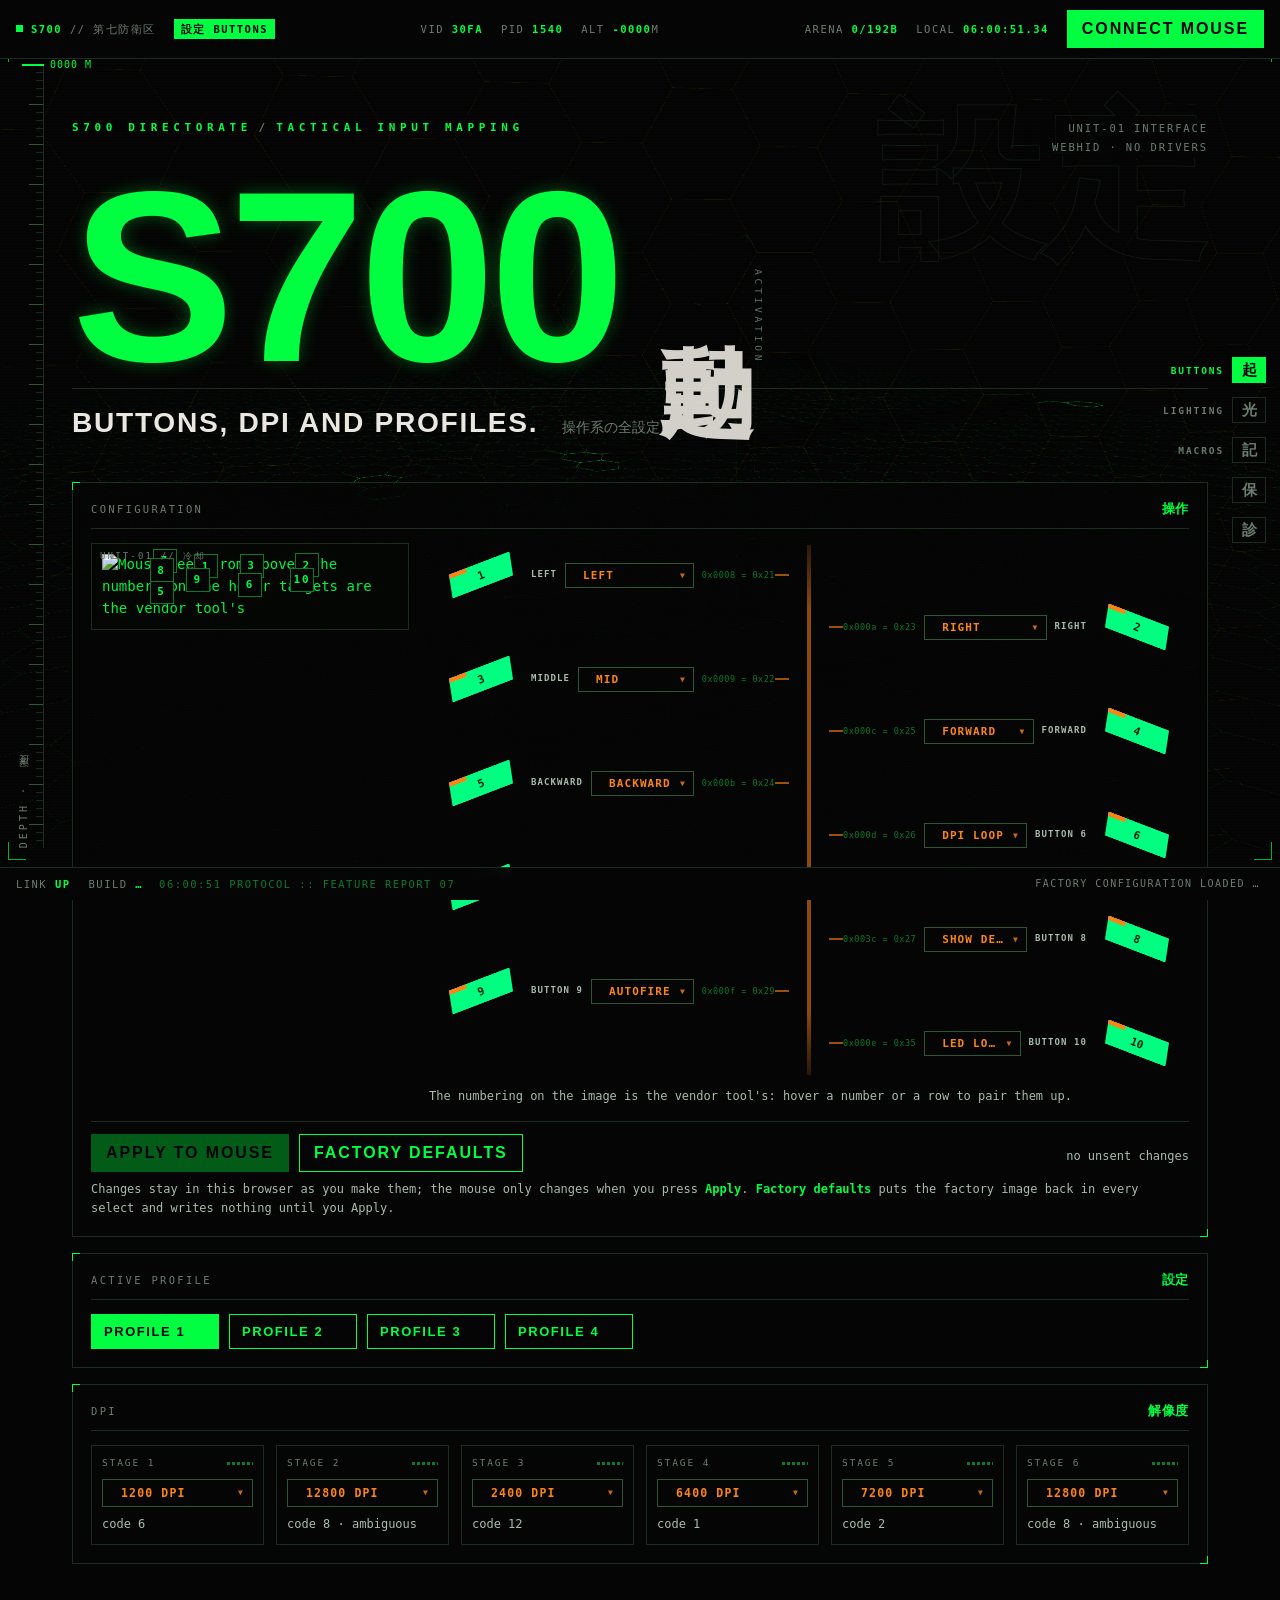
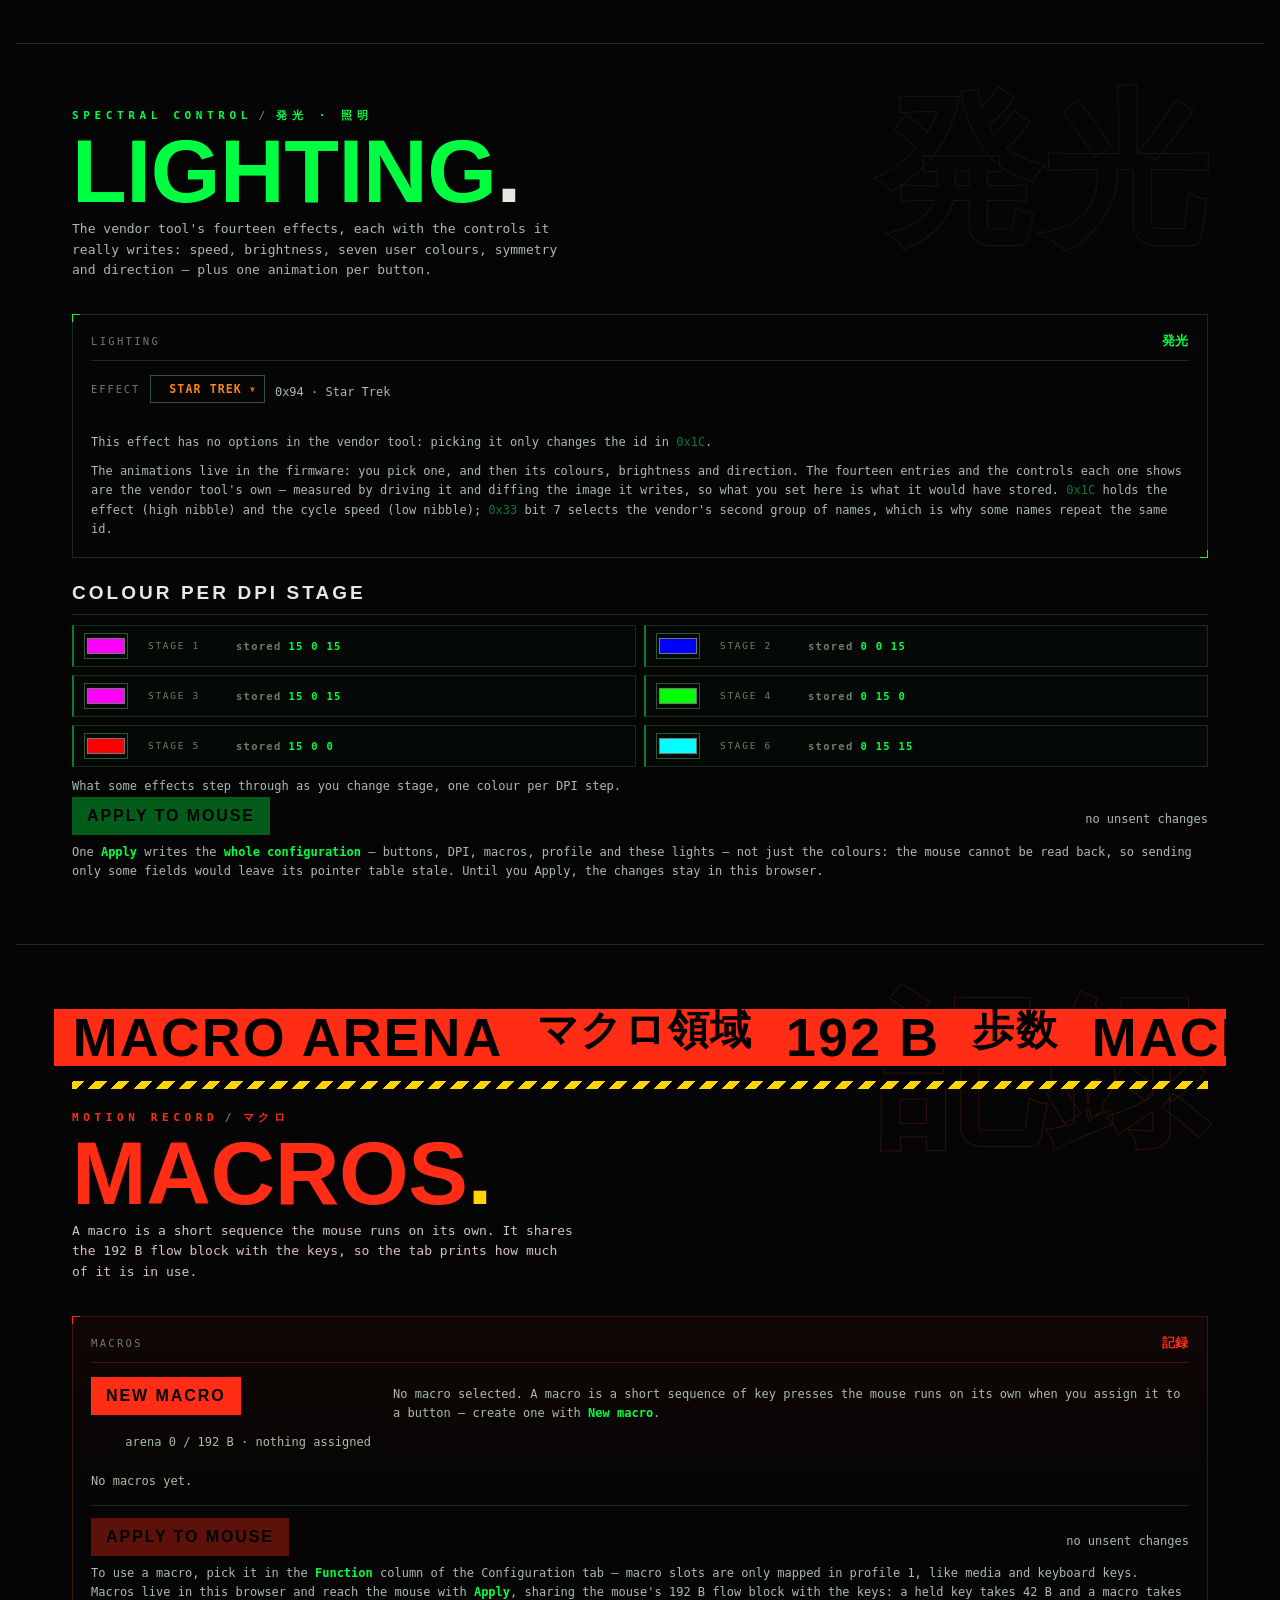
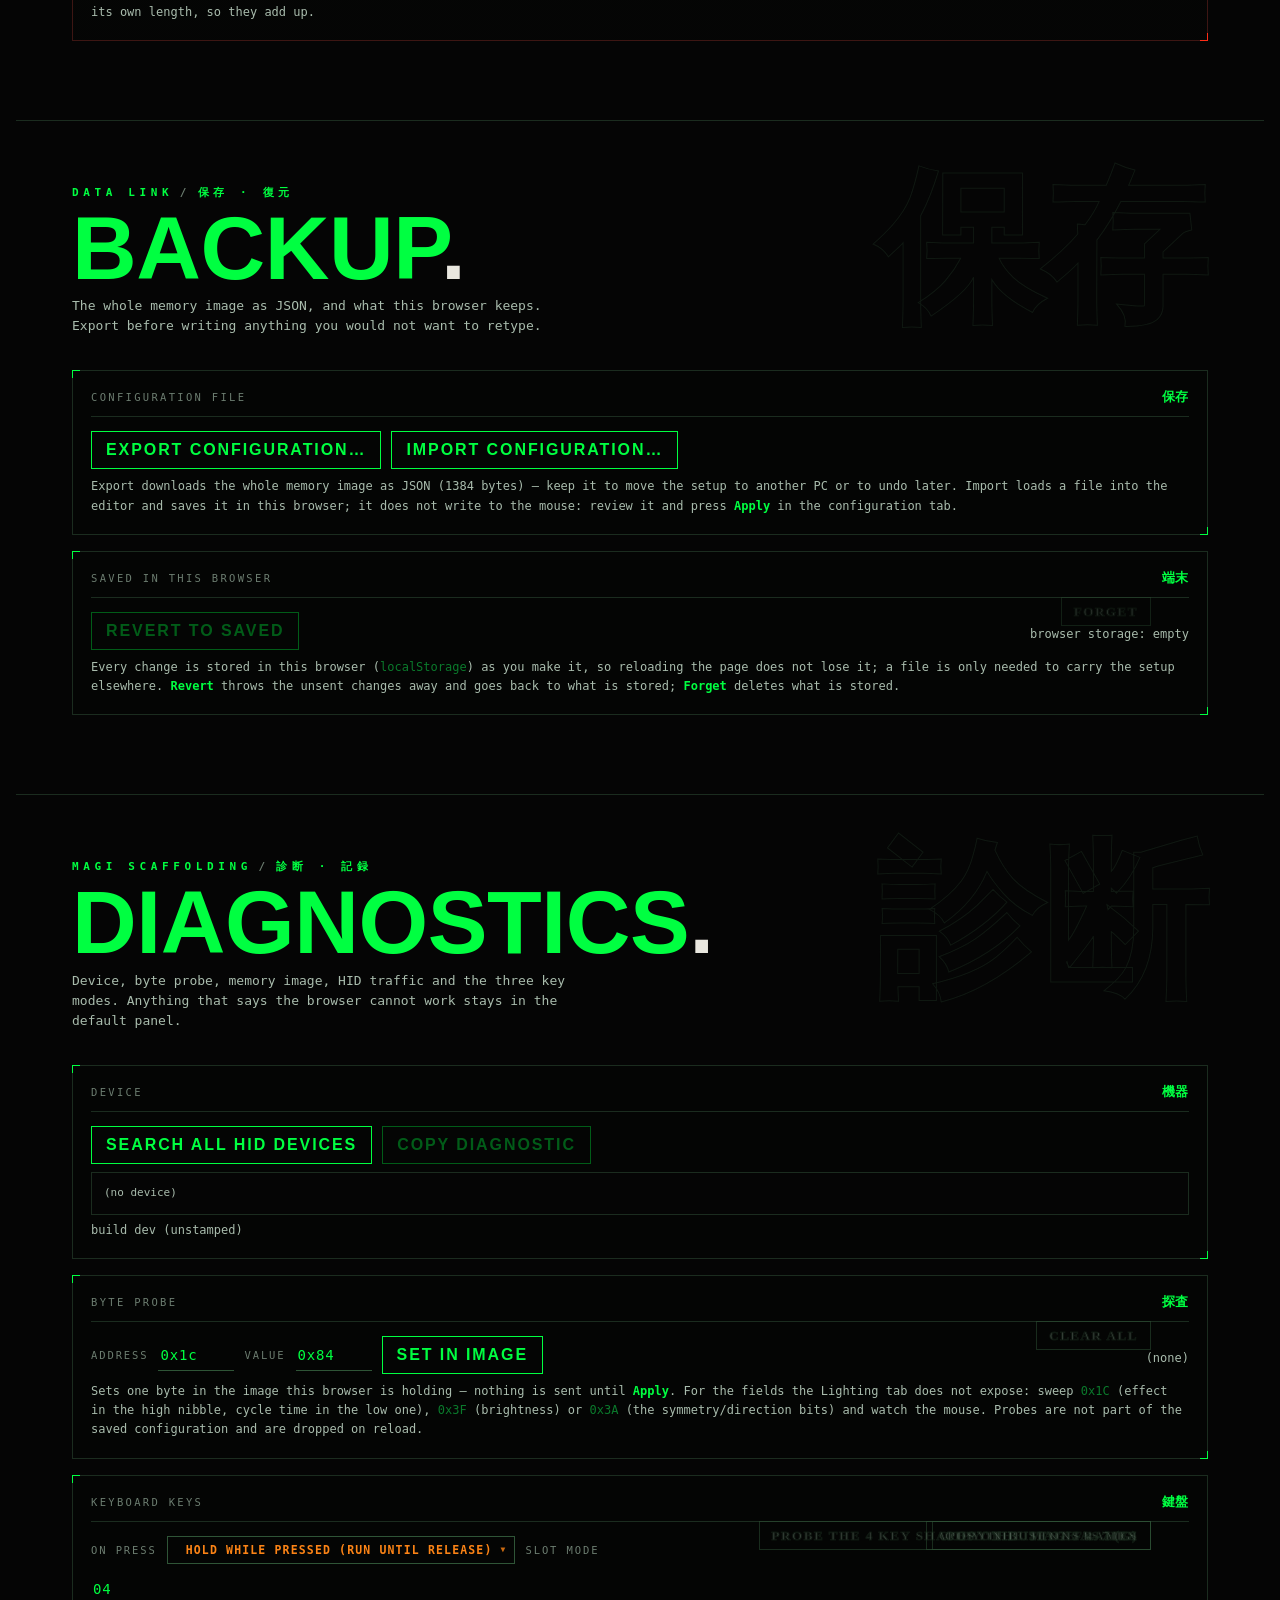
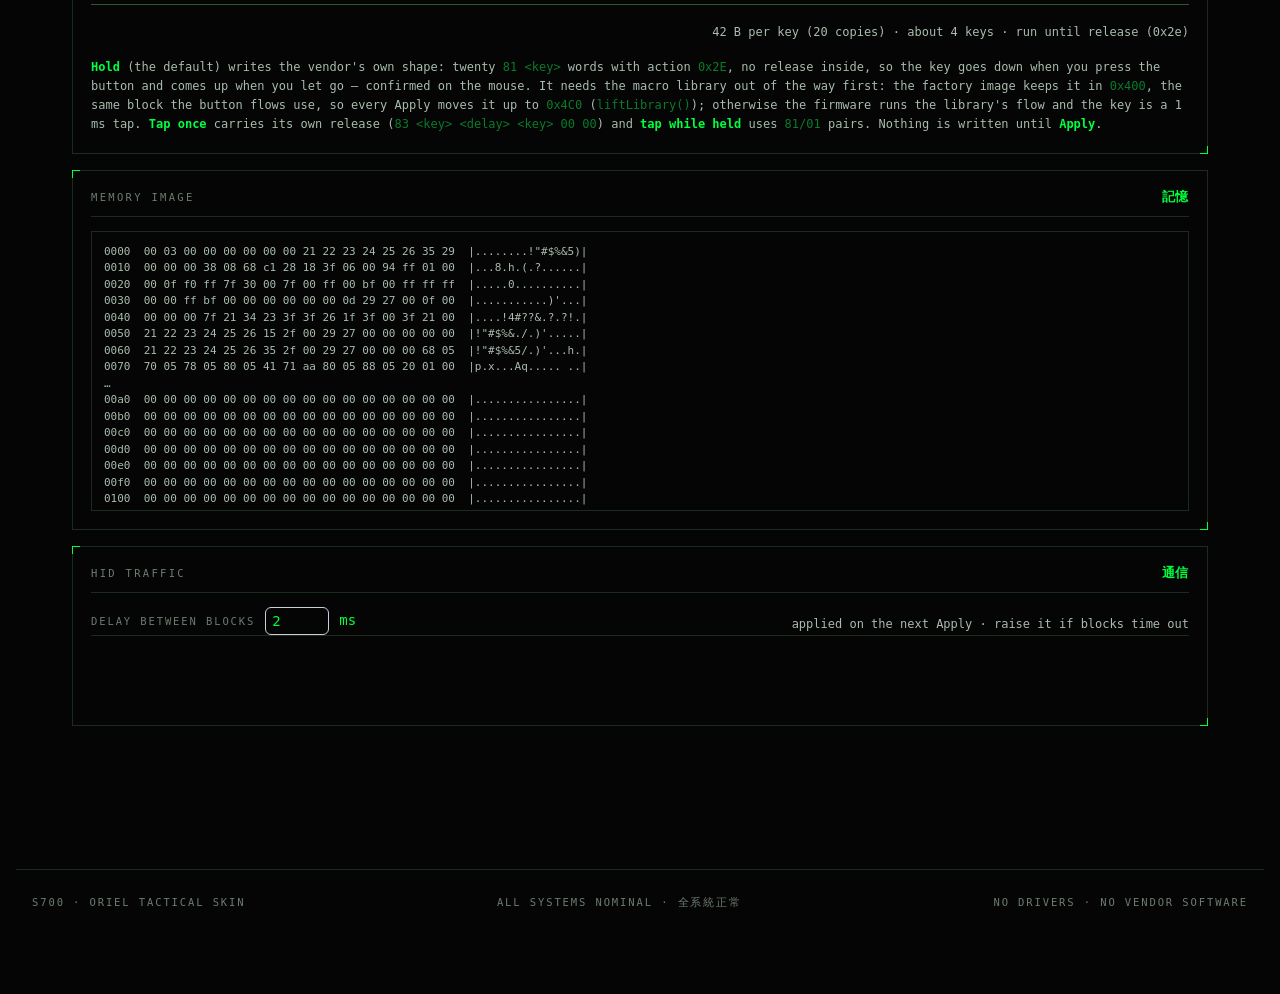
==== web/eva/index.html @ 39f72171 "Piel ORIEL, imagen de 0x568 y nombres en ingles - Piel alternativa ORIEL (`web/eva/`): una sola pagi" ====
<!doctype html>
<html lang="en">
<head>
<meta charset="utf-8">
<meta http-equiv="Cache-Control" content="no-store, must-revalidate">
<meta name="viewport" content="width=device-width, initial-scale=1, viewport-fit=cover">
<title>S700 configurator · ORIEL tactical skin — HXSJ S700 «G6»</title>
<meta name="description" content="Alternate single-page skin for the HXSJ S700 (&quot;G6&quot;) mouse configurator: buttons, DPI, macros and RGB lighting under an Evangelion-inspired tactical HUD. No drivers, no vendor software.">
<meta name="author" content="Jo3l">
<meta name="robots" content="index,follow">
<meta name="theme-color" content="#050505">
<meta property="og:type" content="website">
<meta property="og:title" content="S700 configurator · ORIEL tactical skin">
<meta property="og:description" content="Single-page, Evangelion-inspired tactical HUD for the HXSJ S700 mouse configurator.">
<link rel="icon" href="data:image/svg+xml,%3Csvg xmlns='http://www.w3.org/2000/svg' viewBox='0 0 32 32'%3E%3Crect width='32' height='32' fill='%23050505'/%3E%3Cpath d='M16 4 6 9.5v7.8C6 23.4 10.4 27.8 16 29c5.6-1.2 10-5.6 10-11.7V9.5Z' fill='none' stroke='%2300FF41' stroke-width='2'/%3E%3Cpath d='M16 9v15' stroke='%23B6FF2E' stroke-width='2'/%3E%3C/svg%3E">
<link rel="stylesheet" href="./eva.css">
</head>
<body data-state="buttons">

<canvas id="gl" aria-hidden="true"></canvas>
<div id="glScan" aria-hidden="true"></div>

<div class="frame-bar frame-top">
  <div class="fb-group"><span><span class="dot"></span><b>S700</b><span class="hide-sm"> // 第七防衛区</span></span><span class="state-tag" id="stateTag">設定 BUTTONS</span></div>
  <div class="fb-group hide-sm"><span>VID <b>30FA</b></span><span>PID <b>1540</b></span><span>ALT <b id="alt">-0000</b>M</span></div>
  <div class="fb-group"><span class="hide-sm">ARENA <b id="arenaVal">–</b></span><span class="hide-sm">LOCAL <b id="clock">00:00:00.00</b></span><button id="btnConnect" class="primary">Connect mouse</button></div>
</div>
<div class="frame-bar frame-bot">
  <div class="fb-group"><span>LINK <b id="linkState">DOWN</b></span><span class="hide-sm">BUILD <b id="buildVal">…</b></span></div>
  <div class="ticker" aria-hidden="true"><span id="tick">boot :: waiting for the mouse</span></div>
  <div class="fb-group"><span id="status">no device</span></div>
</div>
<div class="rail-l hide-sm" aria-hidden="true"><div class="ind" id="ind" data-d="0000 M"></div><div class="lab">DEPTH · 深度</div></div>
<nav class="rail-r" id="index" aria-label="Sections"></nav>
<div class="corner c-tl" aria-hidden="true"></div><div class="corner c-tr" aria-hidden="true"></div>
<div class="corner c-bl" aria-hidden="true"></div><div class="corner c-br" aria-hidden="true"></div>

<main>
<!-- ========================================================== configuration -->
  <section class="sec" id="panelMain" data-state="buttons" data-k="起" data-l="BUTTONS" data-label="設定 BUTTONS">
    <div class="ghost" aria-hidden="true">設定</div>
    <div class="in">
      <div class="hero-head">
        <p class="kick">S700 Directorate<span class="sep">/</span>Tactical input mapping</p>
        <div class="meta">Unit-01 interface<br>WebHID · no drivers</div>
      </div>
      <div class="hero-main">
        <h1 class="disp hero-title" data-text="S700">S700</h1>
        <div class="hero-kanji jp" aria-hidden="true"><small>ACTIVATION</small>起動</div>
      </div>
      <div class="tagline">
        <p class="en">Buttons, DPI and profiles.</p>
        <p class="ja">操作系の全設定。</p>
      </div>

    <p class="hint err" id="intro" hidden></p>

    <section class="panel">
      <div class="ph"><span>Configuration</span><span class="jp">操作</span></div>
      <div class="body buttons-layout">
        <div class="diagram" id="diagram">
          <img src="./mouse.png" alt="Mouse seen from above; the numbers on the hover targets are the vendor tool's">
        </div>
        <div class="buttons-table">
          <p class="hint warn" id="cfgWarn" hidden></p>
          <table>
            <thead><tr><th>#</th><th>Button</th><th>Function</th><th>Address</th></tr></thead>
            <tbody id="buttons"></tbody>
          </table>
          <p class="hint" style="margin:10px 0 0">
            The numbering on the image is the vendor tool's: hover a number or a row to pair them up.
          </p>
        </div>
      </div>
      <div class="body footer">
        <div class="bar" id="bar"><i></i></div>
        <div class="row">
          <button id="btnApply" class="primary" disabled>Apply to mouse</button>
          <button id="btnDefaults">Factory defaults</button>
          <span class="mono hint" id="applyState" style="margin-left:auto"></span>
        </div>
        <p class="hint" style="margin-bottom:0">
          Changes stay in this browser as you make them; the mouse only changes when you press
          <b>Apply</b>. <b>Factory defaults</b> puts the factory image back in every select and writes
          nothing until you Apply.
        </p>
      </div>
    </section>

    <section class="panel">
      <div class="ph"><span>Active profile</span><span class="jp">設定</span></div>
      <div class="body">
        <div class="profiles" id="profiles"></div>
      </div>
    </section>

    <section class="panel">
      <div class="ph"><span>DPI</span><span class="jp">解像度</span></div>
      <div class="body">
        <div class="dpi" id="dpi"></div>
      </div>
    </section>
      </div>
  </section>
  <section class="sec" id="panelLights" data-state="lights" data-k="光" data-l="LIGHTING" data-label="発光 LIGHTING">
    <div class="ghost" aria-hidden="true">発光</div>
    <div class="in">
      <div class="head-row">
        <p class="kick">Spectral control<span class="sep">/</span>発光 · 照明</p>
        <h2 class="disp sec-h">Lighting<span class="alt">.</span></h2>
        <p class="lede">The vendor tool's fourteen effects, each with the controls it really writes: speed, brightness, seven user colours, symmetry and direction — plus one animation per button.</p>
      </div>

    <section class="panel">
      <div class="ph"><span>Lighting</span><span class="jp">発光</span></div>
      <div class="body">
        <div class="row">
          <label class="mono" for="ledMode">effect</label>
          <select id="ledMode"></select>
          <span class="mono hint" id="ledModeRaw"></span>
        </div>
        <div class="row" style="margin-top:10px">
          <span class="led-opt" id="ledOptBright">
            <label class="mono" for="ledBright">brightness <span class="hint">(0 = brightest)</span></label>
            <input id="ledBright" type="range" min="0" max="15" step="1" value="0">
            <span class="mono led-num" id="ledBrightVal">0</span>
          </span>
          <span class="led-opt" id="ledOptSpeed">
            <label class="mono" for="ledCycle">speed</label>
            <input id="ledCycle" type="range" min="0" max="7" step="1" value="0">
            <span class="mono led-num" id="ledCycleVal">0</span>
          </span>
        </div>
        <div class="row" style="margin-top:10px" id="ledRowFeats">
          <span class="led-opt" id="ledOptSym">
            <label class="ch"><input type="checkbox" id="ledSymmetry"><i>symmetric</i></label>
          </span>
          <span class="led-opt" id="ledOptDirs"><span class="led-dirs" id="ledDirs"></span></span>
        </div>
        <div id="ledOptReact" hidden>
          <div class="row" style="margin-top:10px"><span class="mono">button response</span></div>
          <div class="led-react" id="ledReact"></div>
        </div>
        <p class="hint" id="ledHint" style="margin:10px 0 0"></p>
        <p class="hint" style="margin:10px 0 0">
          The animations live in the firmware: you pick one, and then its colours, brightness and
          direction. The fourteen entries and the controls each one shows are the vendor tool's own —
          measured by driving it and diffing the image it writes, so what you set here is what it would
          have stored. <span class="mono">0x1C</span> holds the effect (high nibble) and the cycle speed
          (low nibble); <span class="mono">0x33</span> bit 7 selects the vendor's second group of names,
          which is why some names repeat the same id.
        </p>
      </div>
    </section>

    <section id="secLedColours">
      <h3 class="sub">Colours</h3>
      <div class="body">
        <div class="led-colours" id="ledUser"></div>
        <p class="hint" style="margin:10px 0 0">
          Seven colours, 4 bits per channel (<span class="mono">0–15</span> each), so the picker can
          only land on 16 levels — the numbers next to it are exactly what goes into the mouse. The
          cycling effects walk through the ones ticked as <b>cycle</b>. Colour 1–6 is stored paired
          with the six DPI stages in the same byte (one channel each), and colour 7 shares a byte
          with the brightness.
        </p>
      </div>
    </section>

    <section id="secLedDpi">
      <h3 class="sub">Colour per DPI stage</h3>
      <div class="body">
        <div class="led-colours" id="ledDpi"></div>
        <p class="hint" style="margin:10px 0 0">
          What some effects step through as you change stage, one colour per DPI step.
        </p>
      </div>
      <div class="body footer">
        <div class="bar" id="ledBar"><i></i></div>
        <div class="row">
          <button id="btnApplyLeds" class="primary" disabled>Apply to mouse</button>
          <span class="mono hint" id="ledApplyState" style="margin-left:auto"></span>
        </div>
        <p class="hint" style="margin-bottom:0">
          One <b>Apply</b> writes the <b>whole configuration</b> — buttons, DPI, macros, profile and
          these lights — not just the colours: the mouse cannot be read back, so sending only some
          fields would leave its pointer table stale. Until you Apply, the changes stay in this
          browser.
        </p>
      </div>
    </section>
      </div>
  </section>
  <section class="sec" id="panelMacros" data-state="macros" data-k="記" data-l="MACROS" data-label="記録 MACROS">
    <div class="ghost" aria-hidden="true">記録</div>
    <div class="in">
      <div class="danger" aria-hidden="true"><div class="track">
        <span>MACRO ARENA</span><span class="jp">マクロ領域</span><span>192 B</span><span class="jp">歩数</span>
        <span>MACRO ARENA</span><span class="jp">マクロ領域</span><span>192 B</span><span class="jp">歩数</span>
      </div></div>
      <div class="hazard thin" style="margin:0 0 20px"></div>
      <div class="head-row">
        <p class="kick">Motion record<span class="sep">/</span>マクロ</p>
        <h2 class="disp sec-h">Macros<span class="alt">.</span></h2>
        <p class="lede">A macro is a short sequence the mouse runs on its own. It shares the 192 B flow block with the keys, so the tab prints how much of it is in use.</p>
      </div>

    <section class="panel">
      <div class="ph"><span>Macros</span><span class="jp">記録</span></div>
      <div class="body macros-layout">
        <div class="macro-side">
          <div class="row">
            <button id="btnMacroNew" class="primary">New macro</button>
            <span class="mono hint" id="macroSpace" style="margin-left:auto"></span>
          </div>
          <div class="macro-items" id="macroList"></div>
        </div>
        <div class="macro-editor">
          <p class="hint" id="macroEmpty">
            No macro selected. A macro is a short sequence of key presses the mouse runs on its own
            when you assign it to a button — create one with <b>New macro</b>.
          </p>
          <div id="macroForm" hidden>
            <div class="macro-head">
              <label class="mono" for="macroName">name</label>
              <input id="macroName" type="text" maxlength="40" spellcheck="false"
                     placeholder="copy / paste, open terminal…">
              <button id="btnMacroDelete" class="ghost">Delete</button>
            </div>
            <div class="macro-repeat">
              <label><input type="radio" name="macroRepeat" value="release"> Run until release</label>
              <label><input type="radio" name="macroRepeat" value="click"> Run until click</label>
              <label><input type="radio" name="macroRepeat" value="on"> Repeat on</label>
              <input id="macroCount" type="number" min="1" max="999" value="1" title="How many times the macro runs">
              <span class="mono hint">times</span>
            </div>
            <p class="hint" style="margin:2px 0 8px">
              <b>Run until release</b> is the mode the held-key recipe uses: a one-step macro with
              the key <i>down</i> holds while the button is pressed (measured on the mouse).
              Multi-step flows, <b>Run until click</b> and <b>Repeat on N</b> are written exactly as
              the vendor tool writes them, but their timing has not been watched on the mouse. The
              mode lives inside the macro, not in the button's action byte
              (<span class="mono">docs/PROTOCOL.md</span> §5-ter).
            </p>
            <div class="macro-steps" id="macroSteps"></div>
            <div class="row" style="margin-top:10px">
              <button id="btnMacroAddStep">Add step</button>
            </div>
            <pre class="mono" id="macroBytes"></pre>
          </div>
        </div>
      </div>
      <div class="body footer">
        <div class="row">
          <button id="btnApplyMacros" class="primary" disabled>Apply to mouse</button>
          <span class="mono hint" id="macroApplyState" style="margin-left:auto"></span>
        </div>
        <p class="hint" style="margin-bottom:0">
          To use a macro, pick it in the <b>Function</b> column of the Configuration tab — macro slots
          are only mapped in profile 1, like media and keyboard keys. Macros live in this browser and
          reach the mouse with <b>Apply</b>, sharing the mouse's 192 B flow block with the keys: a
          held key takes 42 B and a macro takes its own length, so they add up.
        </p>
      </div>
    </section>
      </div>
  </section>
  <section class="sec" id="panelBackup" data-state="backup" data-k="保" data-l="BACKUP" data-label="保存 BACKUP">
    <div class="ghost" aria-hidden="true">保存</div>
    <div class="in">
      <div class="head-row">
        <p class="kick">Data link<span class="sep">/</span>保存 · 復元</p>
        <h2 class="disp sec-h">Backup<span class="alt">.</span></h2>
        <p class="lede">The whole memory image as JSON, and what this browser keeps. Export before writing anything you would not want to retype.</p>
      </div>

    <section class="panel">
      <div class="ph"><span>Configuration file</span><span class="jp">保存</span></div>
      <div class="body">
        <div class="row">
          <button id="btnBackup" disabled>Export configuration…</button>
          <button id="btnRestore">Import configuration…</button>
          <input type="file" id="fileRestore" accept=".json" style="display:none">
        </div>
        <p class="hint" style="margin-bottom:0">
          Export downloads the whole memory image as JSON (1384 bytes) — keep it to move the setup to
          another PC or to undo later. Import loads a file into the editor and saves it in this browser;
          it does not write to the mouse: review it and press <b>Apply</b> in the configuration tab.
        </p>
      </div>
    </section>

    <section class="panel">
      <div class="ph"><span>Saved in this browser</span><span class="jp">端末</span></div>
      <div class="body">
        <div class="row">
          <button id="btnLoadSaved" disabled>Revert to saved</button>
          <button id="btnForget" class="ghost" disabled>Forget</button>
          <span class="mono hint" id="storageState" style="margin-left:auto"></span>
        </div>
        <p class="hint" style="margin-bottom:0">
          Every change is stored in this browser (<span class="mono">localStorage</span>) as you make
          it, so reloading the page does not lose it; a file is only needed to carry the setup
          elsewhere. <b>Revert</b> throws the unsent changes away and goes back to what is stored;
          <b>Forget</b> deletes what is stored.
        </p>
      </div>
    </section>
      </div>
  </section>
  <section class="sec" id="panelDebug" data-state="debug" data-k="診" data-l="DIAGNOSTICS" data-label="診断 DEBUG">
    <div class="ghost" aria-hidden="true">診断</div>
    <div class="in">
      <div class="head-row">
        <p class="kick">MAGI scaffolding<span class="sep">/</span>診断 · 記録</p>
        <h2 class="disp sec-h">Diagnostics<span class="alt">.</span></h2>
        <p class="lede">Device, byte probe, memory image, HID traffic and the three key modes. Anything that says the browser cannot work stays in the default panel.</p>
      </div>

    <section class="panel">
      <div class="ph"><span>Device</span><span class="jp">機器</span></div>
      <div class="body">
        <p class="hint" id="hintAll" hidden>
          If your mouse is not in the list, try <b>Search all HID devices</b> (it lists every HID
          device in the system, not just the vendor collection ones) and pick the one named like
          your mouse. If it still does not show up, the browser cannot talk to it.
        </p>
        <div class="row" style="margin-bottom:8px">
          <button id="btnConnectAll" hidden>Search all HID devices</button>
          <button id="btnCopy" disabled>Copy diagnostic</button>
        </div>
        <pre id="device" class="mono">(no device)</pre>
        <p class="hint mono" id="buildInfo" style="margin:6px 0 0"></p>
        <div id="linPerm" hidden style="margin-top:12px">
          <p class="hint" style="margin-top:0">
            <b>Linux:</b> the mouse node (<span class="mono" id="linPermNode">/dev/hidraw*</span>) belongs to
            root, so this user cannot open it. Install the udev rule once — your desktop asks for your
            password — and from then on both this window and Chrome use the mouse with nothing else to do.
          </p>
          <div class="row">
            <button id="btnInstallRule" class="primary">Install udev rule</button>
            <span class="mono hint" id="linPermState" style="margin-left:auto"></span>
          </div>
        </div>
      </div>
    </section>

    <section class="panel">
      <div class="ph"><span>Byte probe</span><span class="jp">探査</span></div>
      <div class="body">
        <div class="row">
          <label class="mono" for="pokeAddr">address</label>
          <input id="pokeAddr" class="mono" type="text" value="0x1c" style="width:76px">
          <label class="mono" for="pokeVal">value</label>
          <input id="pokeVal" class="mono" type="text" value="0x84" style="width:76px">
          <button id="btnPoke">Set in image</button>
          <button id="btnPokeClear" class="ghost">Clear all</button>
          <span class="mono hint" id="pokeState" style="margin-left:auto">(none)</span>
        </div>
        <p class="hint" style="margin-bottom:0">
          Sets one byte in the image this browser is holding — nothing is sent until <b>Apply</b>.
          For the fields the Lighting tab does not expose: sweep <span class="mono">0x1C</span>
          (effect in the high nibble, cycle time in the low one), <span class="mono">0x3F</span>
          (brightness) or <span class="mono">0x3A</span> (the symmetry/direction bits) and watch the
          mouse. Probes are not part of the saved configuration and are dropped on reload.
        </p>
      </div>
    </section>

    <section class="panel">
      <div class="ph"><span>Keyboard keys</span><span class="jp">鍵盤</span></div>
      <div class="body">
        <div class="row">
          <label class="mono" for="keyMode">on press</label>
          <select id="keyMode">
            <option value="hold">hold while pressed (run until release)</option>
            <option value="tap">tap once</option>
            <option value="repeat">tap while held</option>
          </select>
          <label class="mono" for="slotMode">slot mode</label>
          <input id="slotMode" class="mono" size="4" value="04" />
          <span class="mono hint" id="keyModeHint" style="margin-left:auto"></span>
        </div>
        <div class="row">
          <button id="btnImageHex" class="ghost">Copy the image as hex</button>
          <button id="btnLogCopy" class="ghost">Copy the sent frames</button>
          <button id="btnKeyProbe" class="ghost">Probe the 4 key shapes on buttons 4–7 (G)</button>
          <span class="mono hint" id="keyProbeHint"></span>
        </div>
        <p class="hint" style="margin-bottom:0">
          <b>Hold</b> (the default) writes the vendor's own shape: twenty
          <span class="mono">81 &lt;key&gt;</span> words with action
          <span class="mono">0x2E</span>, no release inside, so the key goes down when you press
          the button and comes up when you let go — confirmed on the mouse. It needs the macro
          library out of the way first: the factory image keeps it in <span class="mono">0x400</span>,
          the same block the button flows use, so every Apply moves it up to
          <span class="mono">0x4C0</span> (<span class="mono">liftLibrary()</span>); otherwise the
          firmware runs the library's flow and the key is a 1 ms tap. <b>Tap once</b> carries its
          own release (<span class="mono">83 &lt;key&gt; &lt;delay&gt; &lt;key&gt; 00 00</span>) and
          <b>tap while held</b> uses <span class="mono">81/01</span> pairs. Nothing is written
          until <b>Apply</b>.
        </p>
      </div>
    </section>

    <section class="panel">
      <div class="ph"><span>Memory image</span><span class="jp">記憶</span></div>
      <div class="body">
        <pre id="hex" class="mono">(nothing loaded yet)</pre>
      </div>
    </section>

    <section class="panel">
      <div class="ph"><span>HID traffic</span><span class="jp">通信</span></div>
      <div class="body">
        <div class="row">
          <label class="mono" for="pauseMs">delay between blocks</label>
          <input id="pauseMs" type="number" min="0" max="50" step="1" value="2"
                 style="width:64px;padding:5px 6px;border:1px solid #ccd;border-radius:6px">
          <span class="mono">ms</span>
          <span class="mono hint" style="margin-left:auto">
            applied on the next Apply · raise it if blocks time out
          </span>
        </div>
      </div>
      <pre id="log"></pre>
    </section>
      </div>
  </section>
</main>

<footer class="foot">
  <span>S700 · ORIEL tactical skin</span>
  <span>All systems nominal · 全系統正常</span>
  <span>no drivers · no vendor software</span>
</footer>

<div id="alertLayer" hidden role="status" aria-live="assertive" aria-labelledby="alertTitle">
  <section class="sec" id="alert" data-state="alarm" data-k="警" data-l="ALERT" data-label="警報 ALERT">
    <div class="bleed">
      <div class="hazard"></div>
      <div class="danger" aria-label="Danger">
        <div class="track" id="alertTrack" aria-hidden="true"><span>DANGER</span><span class="jp">危険</span><span>DANGER</span><span class="jp">危険</span><span>DANGER</span><span class="jp">危険</span><span>DANGER</span><span class="jp">危険</span><span>DANGER</span><span class="jp">危険</span><span>DANGER</span><span class="jp">危険</span></div>
      </div>
      <div class="hazard"></div>
    </div>
    <div class="in">
      <div class="ghost" aria-hidden="true">警報</div>
      <div class="head">
        <p class="kick" id="alertTitle">Write complete<span class="sep">/</span><span id="alertClock">--:--:--</span></p>
        <div class="tgt">
          <div class="num" id="alertNum">—</div>
          <div class="tg-lab"><span class="jp" id="alertJp">書き込み</span><span class="kick" id="alertSub">blocks written</span></div>
        </div>
        <div class="pattern">
          <span class="pl">PATTERN</span><span class="pv" id="alertPat">CLEAR</span><span class="pj" id="alertPatJp">異常なし</span>
        </div>
      </div>
      <p class="lede" id="alertMsg">—</p>
      <div class="sectors" id="alertSectors">
        <div class="sector" data-r="BUTTONS"><b>01</b><span>BUTTONS</span></div>
        <div class="sector" data-r="LIGHTS"><b>02</b><span>LIGHTS</span></div>
        <div class="sector" data-r="PROFILE"><b>03</b><span>PROFILE</span></div>
        <div class="sector" data-r="DPI"><b>04</b><span>DPI</span></div>
        <div class="sector" data-r="MACROS"><b>05</b><span>MACROS</span></div>
        <div class="sector" data-r="ARENA"><b>06</b><span>ARENA</span></div>
        <div class="sector" data-r="LIBRARY"><b>07</b><span>LIBRARY</span></div>
        <div class="sector" data-r="LED BANK"><b>08</b><span>LED BANK</span></div>
      </div>
      <p class="meta">
        <span>BYTES <b id="alertBytes">—</b></span>
        <span>BLOCKS <b id="alertBlocks">—</b><i>/132</i></span>
        <span>DEVICE <b id="alertDev">—</b></span>
        <span>AT <b id="alertSent">—</b></span>
        <span class="res">RESULT <b id="alertResult">—</b></span>
      </p>
    </div>
  </section>
</div>

<div class="modal" id="keyModal" hidden>
  <div class="modal-box">
    <h3>Press the key to assign</h3>
    <p class="hint" style="margin-top:0">Click the box and press the key you want (Shift, Ctrl, A, F5…).</p>
    <div class="keycap" id="keyCap" tabindex="0">press a key…</div>
    <div class="row modal-actions">
      <button id="btnKeyCancel" class="ghost">Cancel</button>
      <button id="btnKeyUse" class="primary" disabled>Use this key</button>
    </div>
  </div>
</div>

<script type="module" src="../app.js"></script>
<script type="module" src="./eva.js"></script>
</body>
</html>
---- web/eva/eva.css ----
:root{
  --slab-g:url("data:image/svg+xml,%3Csvg xmlns='http://www.w3.org/2000/svg' viewBox='0 0 500 100' preserveAspectRatio='none'%3E%3Cpath d='M500 0H37.5L0 100H462.5L500 0Z' fill='%2300FF80'/%3E%3Cpath d='M168.5 0H37.2L30.5 19H161.8L168.5 0Z' fill='%23FC8416'/%3E%3C/svg%3E");
  --slab-gf:url("data:image/svg+xml,%3Csvg xmlns='http://www.w3.org/2000/svg' viewBox='0 0 500 100' preserveAspectRatio='none'%3E%3Cpath d='M0 0H462.5L500 100H37.5L0 0Z' fill='%2300FF80'/%3E%3Cpath d='M0 0H131.3L138 19H6.7L0 0Z' fill='%23FC8416'/%3E%3C/svg%3E");
  --slab-o:url("data:image/svg+xml,%3Csvg xmlns='http://www.w3.org/2000/svg' viewBox='0 0 500 100' preserveAspectRatio='none'%3E%3Cpath d='M500 0H37.5L0 100H462.5L500 0Z' fill='%23FC8416'/%3E%3Cpath d='M168.5 0H37.2L30.5 19H161.8L168.5 0Z' fill='%23050505'/%3E%3C/svg%3E");
  --slab-of:url("data:image/svg+xml,%3Csvg xmlns='http://www.w3.org/2000/svg' viewBox='0 0 500 100' preserveAspectRatio='none'%3E%3Cpath d='M0 0H462.5L500 100H37.5L0 0Z' fill='%23FC8416'/%3E%3Cpath d='M0 0H131.3L138 19H6.7L0 0Z' fill='%23050505'/%3E%3C/svg%3E");
}


/* =============================================================================
   S700 configurator · «ORIEL» tactical skin  ·  single page
   -----------------------------------------------------------------------------
   Language taken from the reference design: phosphor green on black, unit
   purple, alarm red and hazard amber; mono for everything, condensed for the
   titles and mincho for Japanese. Fixed telemetry frame, kanji rail and panels
   with 1px rules and L corners.
   No CDN and no external fonts: same stacks with a system substitute so the
   file keeps working without internet.
   ============================================================================= */

:root{
  --void:#050505;
  --void-2:#0a0c0a;
  --glass:rgba(5,6,5,.78);
  --veil:rgba(5,5,5,.86);
  --ink:#000000;
  --rule:#1b2c1f;
  --rule-hi:#2f5537;
  --phos:#00FF41;
  --phos-dim:#0b7a2c;
  --unit:#5B4F8C;
  --unit-hi:#8b7fc4;
  --eye:#B6FF2E;
  --alarm:#FF2D16;
  --hazard:#FFD400;
  --paper:#E9E7DF;
  --mute:#6c7d70;
  --text:#a9bcad;

  --f-disp:'Big Shoulders Display','Arial Narrow','Helvetica Neue Condensed',Impact,'Nimbus Sans Narrow',sans-serif;
  --f-jp:'Shippori Mincho B1','Hiragino Mincho ProN','Yu Mincho','Noto Serif JP',serif;
  --f-mono:'IBM Plex Mono',ui-monospace,'SFMono-Regular',Menlo,Consolas,'DejaVu Sans Mono',monospace;

  --rail:56px;
  color-scheme:dark;
}

*{box-sizing:border-box}
html{background:var(--void);scroll-behavior:smooth}
body{
  margin:0;background:var(--void);color:var(--phos);
  font-family:var(--f-mono);font-size:14px;line-height:1.55;
  padding-left:max(16px,env(safe-area-inset-left,0px));
  padding-right:max(16px,env(safe-area-inset-right,0px));
  overflow-x:hidden;-webkit-font-smoothing:antialiased;
}
::selection{background:var(--phos);color:var(--ink)}
a{color:inherit}
.mono,pre,code,td.mono{font-family:var(--f-mono)}

/* ---------- background layer (lattice) and CRT ---------- */
#gl{position:fixed;inset:0;width:100%;height:100%;display:block;z-index:0;background:var(--void);opacity:.75}
body.nogl #gl{display:none}
body.nogl{background:radial-gradient(ellipse at 50% 40%,rgba(0,255,65,.08),transparent 60%),var(--void)}


/* ---------- telemetry frame ---------- */
.frame-bar{
  position:fixed;left:0;right:0;z-index:50;display:flex;justify-content:space-between;align-items:center;gap:16px;
  padding-left:max(16px,env(safe-area-inset-left,0px));padding-right:max(16px,env(safe-area-inset-right,0px));
  font-size:10.5px;letter-spacing:.14em;text-transform:uppercase;color:var(--mute);
  font-variant-numeric:tabular-nums;pointer-events:none;
}
.frame-top{top:0;padding-top:calc(env(safe-area-inset-top,0px) + 10px);padding-bottom:10px;
  border-bottom:1px solid var(--rule);
  background:linear-gradient(var(--void) 0%,var(--void) 70%,rgba(5,5,5,.97) 100%);
  backdrop-filter:blur(3px)}
.frame-bot{bottom:0;padding-bottom:calc(env(safe-area-inset-bottom,0px) + 8px);padding-top:8px;
  border-top:1px solid var(--rule);
  background:linear-gradient(rgba(5,5,5,.97) 0%,var(--void) 30%,var(--void) 100%);
  backdrop-filter:blur(3px)}
.frame-bar b{color:var(--phos);font-weight:600}
.fb-group{display:flex;gap:18px;align-items:center;min-width:0;white-space:nowrap}
.dot{display:inline-block;width:7px;height:7px;background:var(--phos);margin-right:8px;vertical-align:1px}
body[data-state="alarm"] .dot{background:var(--alarm);animation:blink .5s steps(1) infinite}
.state-tag{color:var(--ink);background:var(--phos);padding:2px 7px;font-weight:600}
body[data-state="alarm"] .state-tag{background:var(--alarm)}
body[data-state="title"] .state-tag{background:var(--paper)}
body[data-state="debug"] .state-tag{background:var(--unit-hi)}
.ticker{overflow:hidden;flex:1;min-width:0;position:relative;height:1.5em}
.ticker span{position:absolute;left:0;white-space:nowrap;color:var(--phos-dim);overflow:hidden;text-overflow:ellipsis;max-width:100%}
.hide-sm{}
@media (max-width:899px){.hide-sm{display:none!important}}

/* left rail: depth */
.rail-l{position:fixed;z-index:49;left:calc(env(safe-area-inset-left,0px) + 16px);top:64px;bottom:52px;width:28px;
  border-right:1px solid var(--rule);
  background:
    repeating-linear-gradient(to bottom,var(--rule-hi) 0 1px,transparent 1px 40px) right top/14px 100% no-repeat,
    repeating-linear-gradient(to bottom,var(--rule) 0 1px,transparent 1px 8px) right top/7px 100% no-repeat;
  pointer-events:none}
.rail-l .ind{position:absolute;right:-1px;width:22px;height:2px;background:var(--phos);top:0;transition:top .1s linear}
.rail-l .ind::after{content:attr(data-d);position:absolute;left:28px;top:-7px;font-size:10px;letter-spacing:.1em;color:var(--phos);white-space:nowrap}
.rail-l .lab{position:absolute;bottom:0;left:0;writing-mode:vertical-rl;transform:rotate(180deg);font-size:10px;letter-spacing:.3em;color:var(--mute)}

/* right rail: section index in kanji */
.rail-r{position:fixed;z-index:51;right:calc(env(safe-area-inset-right,0px) + 14px);top:50%;transform:translateY(-50%);
  display:flex;flex-direction:column;gap:2px}
.rail-r button{display:flex;align-items:center;justify-content:flex-end;gap:8px;background:none;border:0;cursor:pointer;
  padding:6px 0;color:var(--mute);font-size:9.5px;letter-spacing:.2em;font-family:var(--f-mono);text-transform:uppercase}
.rail-r button .k{font-family:var(--f-jp);font-size:15px;font-weight:800;letter-spacing:0;width:34px;text-align:center;
  border:1px solid var(--rule);padding:3px 0;line-height:1.2;background:var(--glass)}
.rail-r button .l{opacity:0}
.rail-r button:hover .l,.rail-r button:focus-visible .l,.rail-r button[aria-current="true"] .l{opacity:1}
.rail-r button[aria-current="true"]{color:var(--phos)}
.rail-r button[aria-current="true"] .k{background:var(--phos);color:var(--ink);border-color:var(--phos)}
.rail-r button:focus-visible{outline:1px solid var(--phos);outline-offset:2px}

.corner{position:fixed;z-index:49;width:18px;height:18px;border:1px solid var(--phos);pointer-events:none;opacity:.7}
.c-tl{top:calc(env(safe-area-inset-top,0px) + 44px);left:calc(env(safe-area-inset-left,0px) + 8px);border-right:0;border-bottom:0}
.c-tr{top:calc(env(safe-area-inset-top,0px) + 44px);right:calc(env(safe-area-inset-right,0px) + 8px);border-left:0;border-bottom:0}
.c-bl{bottom:calc(env(safe-area-inset-bottom,0px) + 40px);left:calc(env(safe-area-inset-left,0px) + 8px);border-right:0;border-top:0}
.c-br{bottom:calc(env(safe-area-inset-bottom,0px) + 40px);right:calc(env(safe-area-inset-right,0px) + 8px);border-left:0;border-top:0}

/* ---------- structure ---------- */
main{position:relative;z-index:2;max-width:1320px;margin:0 auto;padding-top:56px;padding-bottom:64px}
.sec{position:relative;padding-block:clamp(46px,7vh,84px);border-bottom:1px solid var(--rule)}
.sec:last-of-type{border-bottom:0}
.in{position:relative}
@media (min-width:900px){.in{padding-inline:var(--rail)}}
.ghost{position:absolute;right:0;top:clamp(24px,5vh,54px);font-family:var(--f-jp);font-weight:800;
  font-size:clamp(90px,13vw,200px);color:transparent;-webkit-text-stroke:1px var(--rule-hi);line-height:1;
  pointer-events:none;user-select:none}
@media (min-width:900px){.ghost{right:var(--rail)}}

/* ---------- typography ---------- */
.disp{font-family:var(--f-disp);font-weight:900;text-transform:uppercase;line-height:.84;letter-spacing:-.005em;margin:0}
.jp{font-family:var(--f-jp);font-weight:800}
.kick{font-size:11px;font-weight:600;letter-spacing:.42em;text-transform:uppercase;color:var(--phos);margin:0}
.kick .sep{color:var(--mute);margin-inline:.6em}
.lede{color:var(--text);max-width:64ch;font-size:13px;margin:0}
.head-row{display:flex;flex-direction:column;gap:10px;margin-bottom:clamp(22px,3vw,34px);max-width:960px}
.sec-h{font-size:clamp(40px,7vw,104px);color:var(--phos);text-wrap:balance}
.sec-h .alt{color:var(--paper)}
.num{font-family:var(--f-disp);font-weight:800;font-variant-numeric:tabular-nums;line-height:.8}
.tab{font-variant-numeric:tabular-nums}

/* ---------- panels ---------- */
.panel{position:relative;border:1px solid var(--rule);background:var(--glass);padding:16px 18px 18px;margin:0 0 16px}
.panel::before,.panel::after{content:"";position:absolute;width:7px;height:7px;border:1px solid var(--phos)}
.panel::before{top:-1px;left:-1px;border-right:0;border-bottom:0}
.panel::after{bottom:-1px;right:-1px;border-left:0;border-top:0}
.ph{display:flex;justify-content:space-between;gap:12px;align-items:baseline;border-bottom:1px solid var(--rule);
  padding-bottom:9px;margin-bottom:14px;font-size:10.5px;letter-spacing:.22em;text-transform:uppercase;color:var(--mute)}
.ph .jp{font-size:13px;letter-spacing:.05em;color:var(--phos)}
.panel > .body{padding:0}
.panel .footer{border-top:1px solid var(--rule);margin-top:14px;padding-top:12px}
.kv{display:grid;grid-template-columns:auto 1fr;gap:8px 18px;margin:0;font-size:12.5px;font-variant-numeric:tabular-nums}
.kv dt{color:var(--mute);letter-spacing:.14em;text-transform:uppercase;font-size:10.5px;align-self:center}
.kv dd{margin:0;text-align:right;color:var(--phos)}

/* ---------- buttons ---------- */
button,.btn{
  display:inline-flex;align-items:center;justify-content:space-between;gap:14px;
  font-family:var(--f-disp);font-weight:800;font-size:16px;letter-spacing:.12em;text-transform:uppercase;
  padding:9px 14px;border:1px solid var(--phos);background:transparent;color:var(--phos);cursor:pointer;
  border-radius:0;text-decoration:none;transition:background .12s,color .12s;
}
button:hover:not(:disabled){background:var(--phos);color:var(--ink)}
button:disabled{opacity:.35;cursor:default}
button.primary{background:var(--phos);color:var(--ink)}
button.primary:hover:not(:disabled){background:var(--eye)}
button.ghost{border-color:var(--rule-hi);color:var(--mute);font-size:13px;padding:7px 12px}
button.ghost:hover:not(:disabled){background:transparent;color:var(--phos);border-color:var(--phos)}
button.on{background:var(--phos);color:var(--ink)}
button:focus-visible,a:focus-visible,select:focus-visible,input:focus-visible{outline:1px solid var(--eye);outline-offset:3px}
.row{display:flex;gap:10px;align-items:center;flex-wrap:wrap}

/* ---------- fields: the select's design underline ---------- */
input[type="text"],input[type="number"],input:not([type]),textarea{
  width:100%;background:transparent;border:0;border-bottom:1px solid var(--rule-hi);color:var(--phos);
  font:500 14px var(--f-mono);padding:7px 2px;caret-color:var(--phos);border-radius:0;letter-spacing:.06em;
}
input[type="number"]{width:72px}
input:focus,textarea:focus{outline:1px solid var(--phos);outline-offset:2px;border-bottom-color:var(--phos)}
input::placeholder{color:var(--phos-dim)}
select{
  width:100%;background:transparent;border:0;border-bottom:1px solid var(--rule-hi);color:var(--phos);
  font:500 14px var(--f-mono);padding:7px 2px;border-radius:0;letter-spacing:.06em;appearance:none;
}
select option{background:var(--void);color:var(--phos)}
#ledMode.unknown{color:var(--hazard);border-bottom-color:var(--hazard)}
label{letter-spacing:.18em;text-transform:uppercase;font-size:10.5px;color:var(--mute)}
input[type="range"]{accent-color:var(--phos);height:18px}
input[type="checkbox"],input[type="radio"]{accent-color:var(--phos)}
input[type="color"]{width:44px;height:26px;padding:0;border:1px solid var(--rule-hi);background:transparent;cursor:pointer}

/* ---------- custom select (not native, but shaped like one) ----------
   The real <select> stays hidden as the source of truth. What you see is a
   boxed control with the value in the component's orange and a caret, and a
   plain list panel: rows, hover highlight, a marker on the chosen one and the
   <optgroup> labels as headers. */
.sel{position:relative;--sel:#FC8416;display:block}
.sel-native{position:absolute;width:1px;height:1px;opacity:0;pointer-events:none;margin:0}
.sel-btn{
  display:flex;align-items:center;gap:8px;width:100%;padding:6px 8px;
  background:rgba(5,7,5,.72);border:1px solid var(--rule-hi);border-radius:0;
  color:var(--sel);text-align:left;font-family:var(--f-mono);font-size:11.5px;letter-spacing:.1em;
  text-transform:uppercase;justify-content:flex-start;cursor:pointer;
  transition:border-color .12s,background .12s,color .12s;
}
.sel-btn::before{content:"";width:2px;height:13px;background:transparent;flex:0 0 auto}
.sel-btn.is-key::before{background:var(--eye)}
.sel-btn.is-media::before{background:var(--hazard)}
.sel-btn.is-macro::before{background:var(--phos)}
.sel-btn:hover:not(:disabled){border-color:var(--sel);background:rgba(252,132,22,.07);color:#FFB067}
.sel-btn:focus-visible{outline:1px solid var(--sel);outline-offset:1px}
.sel-btn:disabled{opacity:.4;cursor:default}
.sel-btn[aria-expanded="true"]{border-color:var(--sel);background:rgba(252,132,22,.10)}
.sel-val{flex:1;min-width:0;overflow:hidden;text-overflow:ellipsis;white-space:nowrap;color:var(--sel)}
.sel-caret{font-size:8px;color:var(--sel);opacity:.8;transition:transform .14s}
.sel-btn[aria-expanded="true"] .sel-caret{transform:rotate(180deg)}

.sel-menu{
  position:absolute;z-index:70;top:calc(100% + 4px);left:0;
  min-width:100%;width:max-content;max-width:min(360px,calc(100vw - 24px));
  max-height:min(58vh,340px);overflow:auto;overscroll-behavior:contain;padding:4px;
  background:rgba(6,8,6,.985);border:1px solid var(--rule-hi);
  box-shadow:0 26px 64px -22px #000;
  font-family:var(--f-mono);
  scrollbar-width:thin;scrollbar-color:rgba(252,132,22,.35) transparent;
}
.sel-menu[hidden]{display:none}
.sel-menu::-webkit-scrollbar{width:8px}
.sel-menu::-webkit-scrollbar-thumb{background:rgba(252,132,22,.35)}

.sel-opt{
  display:flex;align-items:center;justify-content:flex-start;gap:8px;padding:7px 9px;border:0;
  background:none;border-radius:0;cursor:pointer;
  color:var(--text);font-family:var(--f-mono);font-size:11px;letter-spacing:.1em;
  text-transform:uppercase;text-align:left;white-space:nowrap;
}
.sel-opt::before{content:"\25B8";flex:0 0 auto;font-size:9px;color:transparent}
.sel-opt:hover:not(:disabled),.sel-opt:focus-visible{background:rgba(252,132,22,.14);color:#FFD8AC;outline:none}
.sel-opt[aria-selected="true"]{color:var(--sel)}
.sel-opt[aria-selected="true"]::before{color:var(--sel)}
.sel-opt:disabled{opacity:.45;cursor:default}
.sel-opt.group{
  padding:9px 9px 4px;color:var(--mute);font-size:9px;letter-spacing:.22em;
  pointer-events:none;text-transform:uppercase;
}
.sel-opt.group::before{content:none}
.sel-opt .txt{overflow:hidden;text-overflow:ellipsis}

/* ---------- buttons table ---------- */
table{width:100%;border-collapse:collapse}
th,td{text-align:left;padding:7px 10px;border-bottom:1px solid var(--rule);font-weight:400;vertical-align:middle}
th{color:var(--mute);font-family:var(--f-mono);font-size:9.5px;letter-spacing:.22em;text-transform:uppercase;border-bottom:1px solid var(--rule-hi)}
tbody tr{transition:background .1s}
tbody tr:hover{background:rgba(0,255,65,.05)}
tbody tr.on{background:rgba(0,255,65,.1)}
.buttons-table{min-width:0}
.buttons-table th,.buttons-table td{white-space:nowrap}
.buttons-table td.fn{white-space:normal;width:100%}
.buttons-table .sel{width:100%;min-width:0}
td.num{width:38px}
.num-badge{
  display:inline-grid;width:24px;height:24px;place-items:center;
  border:1px solid var(--phos-dim);border-radius:0;background:var(--void);
  color:var(--phos);font-family:var(--f-mono);font-size:11px;line-height:1;font-variant-numeric:tabular-nums;
}
tr.hasmedia .num-badge,.diagram .hot.media .num-badge{color:var(--unit-hi);border-color:var(--unit-hi)}

/* ---------- diagram ---------- */
.buttons-layout{display:grid;grid-template-columns:minmax(220px,340px) 1fr;gap:22px;align-items:start}
@media (max-width:960px){.buttons-layout{grid-template-columns:1fr}}
.diagram{position:relative;padding:10px;background:var(--void);border:1px solid var(--rule);overflow:hidden}
.diagram::before{
  content:"UNIT-01 // 冷却";position:absolute;top:6px;left:8px;z-index:2;
  font-family:var(--f-mono);font-size:9px;letter-spacing:.24em;color:var(--mute);text-transform:uppercase;
}
.diagram img{display:block;width:100%;height:auto;opacity:.95}
.diagram .hot{position:absolute;width:32px;height:32px;margin:-16px 0 0 -16px;padding:0;display:flex;
  align-items:center;justify-content:center;border:0;background:none;cursor:pointer;transition:transform .12s}
.diagram .hot .num-badge{background:var(--void)}
.diagram .hot:hover,.diagram .hot.on{transform:scale(1.15)}
.diagram .hot:hover .num-badge,.diagram .hot.on .num-badge{color:var(--eye);border-color:var(--eye);box-shadow:0 0 14px -4px var(--eye)}

/* ---------- profiles / DPI ---------- */
.profiles{display:flex;gap:10px;flex-wrap:wrap}
.profiles button{min-width:128px;display:grid;gap:2px;padding:9px 12px;justify-items:start;font-size:13px}
.profiles button b{font-family:var(--f-mono);font-size:18px;font-weight:500;color:var(--unit-hi);letter-spacing:.06em}
.profiles button.on b{color:var(--ink)}
.dpi{display:grid;grid-template-columns:repeat(auto-fit,minmax(160px,1fr));gap:12px}
.dpi .cell{border:1px solid var(--rule);padding:10px;background:var(--glass)}
.dpi .cell > b{display:flex;justify-content:space-between;align-items:center;font-family:var(--f-mono);
  font-size:9.5px;letter-spacing:.2em;color:var(--mute);text-transform:uppercase;font-weight:400;margin-bottom:8px}
.dpi .cell > b::after{content:"";width:26px;height:3px;background:repeating-linear-gradient(90deg,var(--phos-dim) 0 3px,transparent 3px 5px)}
.dpi .sel{min-width:0}

/* ---------- lights ---------- */
.led-opt{display:inline-flex;align-items:center;gap:9px;margin-right:20px}
.led-opt[hidden],.led-dirs .ch[hidden]{display:none}
.led-opt > .mono{color:var(--mute);text-transform:uppercase;font-size:10px;letter-spacing:.18em}
.led-opt input[type="range"]{width:150px}
.led-num{min-width:20px;text-align:right;color:var(--phos);font-variant-numeric:tabular-nums}
.led-dirs{display:inline-flex;gap:16px;flex-wrap:wrap}
.ch{display:flex;align-items:center;gap:7px}
.ch i{font-style:normal;font-size:12px;color:var(--text);letter-spacing:.1em;text-transform:uppercase}
.ch input[type="range"]{width:180px}
.led-react{display:grid;gap:8px;grid-template-columns:repeat(auto-fit,minmax(280px,1fr));margin-top:6px}
.led-react .led-row{grid-template-columns:1fr 200px}
.led-colours{display:grid;gap:8px;grid-template-columns:repeat(auto-fit,minmax(390px,1fr))}
.led-row{display:grid;grid-template-columns:52px 76px 1fr auto;align-items:center;gap:12px;padding:7px 10px;
  border:1px solid var(--rule);border-left:2px solid var(--phos-dim);background:rgba(0,255,65,.02)}
.led-name{font-family:var(--f-mono);font-size:9.5px;letter-spacing:.18em;color:var(--mute);text-transform:uppercase}
.led-val{font-family:var(--f-mono);font-size:10.5px;color:var(--phos);letter-spacing:.12em;white-space:nowrap}
.led-val::before{content:"stored";color:var(--mute);margin-right:7px}
@media (max-width:860px){
  .led-colours,.led-react{grid-template-columns:1fr}
  .led-row,.led-react .led-row{grid-template-columns:44px 1fr auto;row-gap:6px}
  .led-val::before{content:none}
}

/* ---------- macros ---------- */
.macros-layout{display:grid;grid-template-columns:minmax(200px,280px) 1fr;gap:22px;align-items:start}
@media (max-width:960px){.macros-layout{grid-template-columns:1fr}}
.macro-items{display:grid;gap:8px;margin-top:12px}
.macro-item{display:grid;gap:3px;text-align:left;justify-items:start;padding:8px 10px;
  border:1px solid var(--rule);border-left:2px solid var(--rule-hi);background:transparent;
  font-family:var(--f-mono);letter-spacing:0;text-transform:none}
.macro-item b{font-family:var(--f-disp);font-size:16px;font-weight:800;letter-spacing:.1em;text-transform:uppercase;color:var(--paper)}
.macro-item span{font-family:var(--f-mono);font-size:9.5px;letter-spacing:.14em;color:var(--mute);text-transform:uppercase}
.macro-item:hover:not(:disabled){background:rgba(0,255,65,.06);color:var(--phos)}
.macro-item.on{border-left-color:var(--phos);background:rgba(0,255,65,.1)}
.macro-item.on b{color:var(--phos)}
.macro-editor{min-width:0}
.macro-head{display:flex;align-items:center;gap:10px}
.macro-head input{flex:1;min-width:0}
.macro-head .ghost{margin-left:auto}
.macro-repeat{display:flex;align-items:center;flex-wrap:wrap;gap:12px;margin-top:10px;
  font-family:var(--f-mono);font-size:10.5px;letter-spacing:.14em;color:var(--text);text-transform:uppercase}
.macro-repeat label{display:inline-flex;align-items:center;gap:6px;cursor:pointer;letter-spacing:.14em;font-size:10.5px}
.macro-repeat input[type="number"]{width:66px}
.macro-steps{display:grid;gap:8px;margin-top:12px}
.macro-step{display:flex;align-items:center;gap:9px;padding:7px 9px;border:1px solid var(--rule);border-left:2px solid var(--unit)}
.macro-step .step-n{width:22px;text-align:center;font-family:var(--f-mono);font-size:10px;color:var(--unit-hi)}
.macro-step input[type="number"]{width:66px}
.macro-step .sel{min-width:96px}
.macro-step .sel-btn{font-size:11px;padding:6px 2px}
.macro-step .kind{width:96px}
.macro-step .grow{flex:1;min-width:84px}
.macro-step .tiny{width:58px}
.macro-step .chk{display:inline-flex;align-items:center;gap:5px;font-family:var(--f-mono);font-size:9.5px;
  letter-spacing:.12em;color:var(--mute);text-transform:uppercase}
.macro-step .move,.macro-step .drop{font-family:var(--f-mono);font-size:11px;padding:5px 9px;letter-spacing:0;min-width:30px}
.macro-step .move{color:var(--unit-hi);border-color:var(--rule-hi)}
.macro-step .drop{margin-left:auto;color:var(--alarm);border-color:var(--rule-hi)}

/* ---------- terminals ---------- */
pre#hex,pre#log,pre#macroBytes,pre#device,#device{font-family:var(--f-mono);color:var(--text)}
pre#hex,pre#macroBytes,pre#device,#device{
  margin:0;padding:12px;background:var(--void);border:1px solid var(--rule);font-size:11px;line-height:1.5;
  max-height:280px;overflow:auto;scrollbar-width:thin;scrollbar-color:var(--rule-hi) var(--void);
}
pre#macroBytes{white-space:pre-wrap;word-break:break-all;color:var(--phos-dim);margin-top:12px}
pre#log{margin:0;padding:10px 14px;background:var(--void);border-top:1px solid var(--rule);
  font-size:10.5px;color:var(--phos-dim);max-height:200px;min-height:72px;overflow:auto}
pre::-webkit-scrollbar{width:8px}
pre::-webkit-scrollbar-track{background:var(--void)}
pre::-webkit-scrollbar-thumb{background:var(--rule-hi)}

/* progress: hazard stripes */
/* the classic skin's write bar: the floating notice already reports the write
   region by region, so this one is redundant here */
.bar{display:none!important}

/* ---------- modal ---------- */
.modal{position:fixed;inset:0;z-index:70;display:grid;place-items:center;background:rgba(5,5,5,.85)}
.modal[hidden]{display:none}
.modal-box{width:min(520px,92vw);padding:22px 24px;background:var(--void);border:1px solid var(--phos)}
.modal-box h3{margin:0 0 8px;font-family:var(--f-disp);font-size:22px;letter-spacing:.14em;text-transform:uppercase;color:var(--phos)}
.keycap{margin:16px 0 6px;padding:26px 12px;text-align:center;font-family:var(--f-mono);font-size:20px;
  color:var(--phos);background:var(--void);border:1px dashed var(--rule-hi);outline:none}
.keycap:focus{border-color:var(--phos);color:var(--eye)}
.modal-actions{justify-content:flex-end;margin-top:18px}

/* ---------- hints, states ---------- */
.hint{color:var(--text);font-size:12px;line-height:1.6;margin:8px 0 0}
.hint b{color:var(--phos);font-weight:600}
.hint .mono{color:var(--phos-dim)}
.warn{color:var(--hazard)}
.err{color:var(--alarm)}
.ok{color:var(--phos)}
#intro{margin:0 0 12px;padding:10px 14px;border-left:2px solid var(--alarm);background:rgba(255,45,22,.08)}

/* ---------- footer ---------- */
footer.foot{position:relative;z-index:2;display:flex;flex-wrap:wrap;justify-content:space-between;gap:12px;
  max-width:1320px;margin:0 auto;padding:24px max(16px,env(safe-area-inset-right,0px)) 84px max(16px,env(safe-area-inset-left,0px));
  font-size:10.5px;letter-spacing:.18em;color:var(--mute);text-transform:uppercase;border-top:1px solid var(--rule)}

/* ---------- narrow ---------- */
@media (max-width:899px){
  main{padding-top:44px}
  .ghost{display:none}
  .rail-r{right:6px}
  .rail-r button .l{display:none}
  .rail-r button .k{width:26px;font-size:12px}
  .sec-h{font-size:clamp(34px,10vw,64px)}
  .in{padding-inline:0}
  .foot{padding-bottom:72px}
}
@media (prefers-reduced-motion:reduce){
  body[data-state="alarm"] .dot{animation:none}
  html{scroll-behavior:auto}
}

/* ---------- first chapter hero ---------- */
.frame-bar button{pointer-events:auto}
.frame-bar .state-tag{white-space:nowrap}
.hero-head{display:flex;justify-content:space-between;align-items:flex-start;gap:16px;flex-wrap:wrap}
.hero-head .meta{font-size:10.5px;letter-spacing:.18em;color:var(--mute);text-align:right;line-height:1.8;text-transform:uppercase}
.hero-main{display:flex;align-items:flex-end;gap:clamp(12px,3vw,44px);margin-block:clamp(14px,2.4vw,28px) clamp(10px,1.6vw,18px)}
.hero-title{position:relative;font-size:clamp(84px,19vw,300px);color:var(--phos);text-shadow:0 0 18px rgba(0,255,65,.3);line-height:.76;letter-spacing:-.02em}
.hero-title::before,.hero-title::after{content:attr(data-text);position:absolute;inset:0;pointer-events:none;opacity:.85}
.hero-title::before{color:var(--alarm);mix-blend-mode:screen;transform:translateX(-4px);clip-path:inset(0 0 100% 0);animation:tear 4.2s steps(1) infinite}
.hero-title::after{color:var(--unit-hi);mix-blend-mode:screen;transform:translateX(5px);clip-path:inset(0 0 100% 0);animation:tear 4.2s steps(1) infinite reverse}
@keyframes tear{
  0%,86%{clip-path:inset(0 0 100% 0)}
  87%{clip-path:inset(18% 0 66% 0)}
  91%{clip-path:inset(54% 0 30% 0)}
  95%{clip-path:inset(76% 0 8% 0)}
  97%{clip-path:inset(0 0 100% 0)}
}
.hero-kanji{writing-mode:vertical-rl;font-size:clamp(46px,7.4vw,120px);line-height:1;color:var(--paper);opacity:.9;padding-bottom:.06em}
.hero-kanji small{display:block;font-family:var(--f-mono);font-weight:500;font-size:9.5px;letter-spacing:.4em;color:var(--mute);writing-mode:vertical-rl;margin-right:10px}
.tagline{display:flex;gap:24px;flex-wrap:wrap;align-items:baseline;border-top:1px solid var(--rule);padding-top:12px;margin-bottom:clamp(22px,3vw,38px)}
.tagline p{margin:0}
.tagline .en{font-family:var(--f-disp);font-weight:800;font-size:clamp(20px,2.2vw,30px);letter-spacing:.06em;text-transform:uppercase;color:var(--paper)}
.tagline .ja{font-family:var(--f-jp);font-size:14px;color:var(--mute)}
@media (prefers-reduced-motion:reduce){
  .hero-title::before,.hero-title::after{animation:none;clip-path:none;opacity:.12}
}

/* subheading inside a module (Colours, Colour per DPI stage) */
h3.sub{
  font-family:var(--f-disp);font-weight:800;font-size:19px;letter-spacing:.16em;text-transform:uppercase;
  color:var(--paper);margin:20px 0 10px;padding-bottom:7px;border-bottom:1px solid var(--rule);
}
.panel > .body > h3.sub:first-child{margin-top:0}
/* the kanji ghost, behind the text that sits on top */
.ghost{-webkit-text-stroke:1px var(--rule);opacity:.85;z-index:0}
.hero-head .meta{position:relative;z-index:2}
.hero-head .kick{position:relative;z-index:2}
/* the HUD state, in the bottom bar */
#status{max-width:46ch;overflow:hidden;text-overflow:ellipsis;white-space:nowrap;color:var(--mute)}
.frame-bot #status{font-size:10px}

/* ---- second-pass adjustments ---- */
html{scrollbar-color:var(--rule-hi) var(--void);scrollbar-width:thin}
html::-webkit-scrollbar{width:10px}
html::-webkit-scrollbar-track{background:var(--void)}
html::-webkit-scrollbar-thumb{background:var(--rule-hi);border:2px solid var(--void)}

/* the ghost kanji does not fight the text in front of it */
.ghost{opacity:.5}
.hero-head .meta{background:linear-gradient(90deg,rgba(5,5,5,0) 0%,rgba(5,5,5,.9) 35%);padding-left:28px}

/* the Function column's select: the caret close to the text */
.buttons-table .sel{max-width:330px}

/* the mouse, like a night-vision pass */

.diagram{background:#030603}

/* the bottom bar: groups at their own width, ticker in between */
.frame-bot .fb-group{flex:0 0 auto}
.frame-bot .ticker{flex:1 1 auto}
.frame-bot #status{max-width:38ch}

/* ---- mobile: the kanji rail is still the navigation, the header tightens ---- */
@media (max-width:899px){
  .rail-r{right:4px;gap:0}
  .rail-r button{padding:4px 0;gap:0}
  .rail-r button .k{width:26px;font-size:12px;padding:2px 0}
  .frame-top #btnConnect{font-size:12px;padding:5px 9px;letter-spacing:.06em;gap:6px}
  .frame-top .fb-group:last-child{gap:8px;min-width:0}
  .frame-top .fb-group:first-child{min-width:0;overflow:hidden}
  .frame-bar{font-size:9.5px;letter-spacing:.1em}
  .frame-bot #status{max-width:16ch}
  main > .sec{padding-block:34px}
  .in{padding-inline:0}
  .sec .panel{padding:12px 12px 14px}
}

/* on mobile the header goes in two rows: brand+state, and the button below */
@media (max-width:620px){
  .frame-top{flex-wrap:wrap;row-gap:6px;align-items:center}
  .frame-top .fb-group:last-child{flex-basis:100%;justify-content:flex-end}
  .frame-top .fb-group:first-child .state-tag{margin-left:2px}
  .frame-bot .ticker{display:none}
  .frame-bot{justify-content:space-between}
}

/* the kanji rail, on mobile, at the bottom: it does not cover section headings */
@media (max-width:899px){
  .rail-r{top:auto;bottom:calc(env(safe-area-inset-bottom,0px) + 46px);right:6px;transform:none;
    background:rgba(5,5,5,.72);padding:4px;border:1px solid var(--rule)}
}

/* ---- the select does not inherit the skin's button fill ----
   The generic `button:hover` and `button.on` rules paint phosphor green with
   black text; the trigger and the ribs are <button>, so they are cancelled
   here (these come later, and with enough specificity). */
.sel-btn,
.sel-btn:hover:not(:disabled),
.sel-btn[aria-expanded="true"]{background:none;box-shadow:none}
.sel-btn:hover:not(:disabled){color:#FFB067;border-bottom-color:var(--sel)}
.sel-btn[aria-expanded="true"]{color:var(--sel);border-bottom-color:var(--sel);
  background:linear-gradient(0deg,rgba(252,132,22,.09),transparent 70%)}
.sel-btn.on{background:none;color:var(--sel)}
.sel-opt,
.sel-opt:hover:not(:disabled){background:none}

/* ---- mobile: the buttons table scrolls inside its panel ----
   Without this the <table> overflows the grid and the select panel lands
   off screen. */
@media (max-width:899px){
  .buttons-layout{display:block}
  .buttons-table{min-width:0;overflow-x:auto;padding-bottom:4px}
  .buttons-table table{min-width:540px}
  .sel-menu{width:min(398px,calc(100vw - 20px))}
}

/* =============================================================================
   01 ALERT — the design's red (marquee, target, pattern, hazard and the entry
   «snap cutting»). It serves the floating notice on save and gives a chapter
   its own colour, so a section can wear its own accent.
   ============================================================================= */
.danger{background:var(--alarm);color:var(--ink);overflow:hidden;border-block:1px solid var(--ink)}
.danger .track{display:flex;width:max-content;animation:marq 18s linear infinite}
.danger .track span{font-family:var(--f-disp);font-weight:900;font-size:clamp(26px,4.2vw,56px);line-height:1.06;
  letter-spacing:.04em;padding-inline:.35em;white-space:nowrap}
.danger .track span.jp{font-family:var(--f-jp);font-weight:800;font-size:clamp(20px,3.2vw,42px)}
@keyframes marq{to{transform:translateX(-50%)}}
@keyframes blink{50%{opacity:0}}

.hazard{height:14px;background:repeating-linear-gradient(-45deg,var(--hazard) 0 14px,var(--ink) 14px 28px)}
.hazard.thin{height:8px;background:repeating-linear-gradient(-45deg,var(--hazard) 0 8px,var(--ink) 8px 16px)}

.tgt{display:flex;align-items:center;gap:clamp(14px,2vw,28px);flex-wrap:wrap;margin-top:4px}
.tgt .num{display:block;font-size:clamp(54px,7vw,96px);line-height:1;color:var(--alarm);
  text-shadow:0 0 22px rgba(255,45,22,.35);letter-spacing:-.02em}
.tgt .tg-lab{padding-bottom:1.1em}
.tgt .tg-lab .jp{font-size:clamp(20px,2.4vw,34px);color:var(--paper);display:block;line-height:1.1}
.tgt .tg-lab .kick{color:var(--alarm)}

.pattern{display:inline-flex;align-items:stretch;margin-top:16px;border:1px solid var(--alarm)}
.pattern .pl{font-size:10.5px;letter-spacing:.3em;color:var(--alarm);padding:10px 14px;align-self:center}
.pattern .pv{background:var(--alarm);color:var(--ink);padding:6px 18px 4px;font-family:var(--f-disp);font-weight:900;
  font-size:clamp(22px,3.2vw,42px);letter-spacing:.06em;line-height:1;min-width:132px;text-align:center;
  box-shadow:0 0 18px -4px currentColor}
.pattern .pj{font-family:var(--f-jp);color:var(--paper);padding:10px 14px;align-self:center;font-size:16px}

/* snap cutting: stepped wipe and cut glitch */
.snap{animation:snapIn .3s steps(3) both}
@keyframes snapIn{0%{clip-path:inset(0 0 100% 0)}100%{clip-path:inset(0 0 0 0)}}
.cutting{animation:slice .22s steps(1) 1}
@keyframes slice{
  0%{clip-path:inset(12% 0 64% 0);transform:translateX(-6px)}
  25%{clip-path:inset(58% 0 8% 0);transform:translateX(9px)}
  50%{clip-path:inset(0 0 40% 0);transform:translateX(-3px)}
  75%{clip-path:inset(30% 0 0 0);transform:translateX(5px)}
  100%{clip-path:inset(0);transform:none}
}

/* ---------- the macros chapter, in the design's red ---------- */
#panelMacros .kick{color:var(--alarm)}
#panelMacros .sec-h{color:var(--alarm)}
#panelMacros .sec-h .alt{color:var(--hazard)}
#panelMacros .lede{color:#d9c3bc}
#panelMacros .ghost{-webkit-text-stroke-color:#4a1a15;opacity:.6}
#panelMacros .panel{border-color:#3d1613;
  background:linear-gradient(180deg,rgba(255,45,22,.05),rgba(5,6,5,.9) 55%)}
#panelMacros .panel::before,#panelMacros .panel::after{border-color:var(--alarm)}
#panelMacros .ph{border-bottom-color:#3d1613}
#panelMacros .ph .jp{color:var(--alarm)}
#panelMacros .num-badge{border-color:#5c241d;color:var(--alarm)}
#panelMacros .macro-item{border-left-color:#5c241d}
#panelMacros .macro-item b{color:var(--paper)}
#panelMacros .macro-item.on{border-left-color:var(--alarm);background:rgba(255,45,22,.08)}
#panelMacros .macro-item.on b{color:var(--alarm)}
#panelMacros h3.sub{border-bottom-color:#3d1613;color:var(--paper)}
#panelMacros .bar > i{background:repeating-linear-gradient(-45deg,var(--alarm) 0 8px,var(--ink) 8px 16px)}
#panelMacros .macro-step{border-left-color:var(--alarm)}
#panelMacros .macro-step .step-n{color:var(--alarm)}
#panelMacros .danger{margin-bottom:14px;margin-inline:-18px}

/* ---------- the save notice: the design's own ALERT section, floating ----------
   Not a modal: the whole #alert section (hazard band + DANGER marquee + kick +
   big number + pattern + telemetry + sectors) is pinned across the full width
   and centred vertically, over the page. */
#alertLayer{position:fixed;inset:0;z-index:85;display:grid;place-items:center;pointer-events:none}
#alertLayer[hidden]{display:none}
#alertLayer > #alert{
  pointer-events:auto;width:100%;max-height:100vh;overflow:auto;
  padding-block:clamp(10px,2vh,20px);
  background:var(--void);border-block:1px solid var(--alarm);
  box-shadow:0 0 0 100vmax rgba(3,3,3,.6);
  /* the whole band comes up in one go: a vertical wipe (clip-path from the
     bottom) showed the hazard band first and the sections/telemetry a step
     later, which read as the notice being built twice. A brightness flash
     leaves every line visible from the first frame. */
  animation:alertIn .18s steps(2) both;
}
@keyframes alertIn{from{filter:brightness(2.4) saturate(1.2)}to{filter:none}}
/* the warning band keeps its size: only what hangs below it is compacted */
#alert .bleed{display:block;margin:0}
#alert .in{padding-inline:clamp(16px,4vw,56px);position:relative}
#alert .ghost{top:-4px;font-size:clamp(44px,5.4vw,78px);opacity:.55}

/* one line: kicker, number and pattern — the tall column of the design is gone */
#alert .head{display:flex;align-items:center;flex-wrap:wrap;gap:8px 24px;margin-top:2px}
#alert .head .kick{margin:0}
#alert .tgt{display:flex;align-items:center;gap:10px}
#alert .tgt .num{font-family:var(--f-disp);font-weight:800;line-height:.86;
  font-size:clamp(28px,3.2vw,48px);color:var(--alarm)}
#alert .tgt .tg-lab{display:flex;flex-direction:column;gap:3px;line-height:1}
#alert .pattern{margin-left:auto}
#alert .lede{margin:7px 0 0;max-width:82ch;font-size:12px;line-height:1.45;
  display:-webkit-box;-webkit-line-clamp:2;-webkit-box-orient:vertical;overflow:hidden}

/* the eight regions, as the design's districts, in one row */
#alert .sectors{display:grid;grid-template-columns:repeat(8,minmax(0,1fr));gap:5px;margin-top:10px}
#alert .sector,.sector{border:1px solid var(--rule);position:relative;padding:9px 7px 5px;
  font-size:8.5px;letter-spacing:.08em;color:var(--mute);background:rgba(255,255,255,.012)}
#alert .sector::before,.sector::before{content:"";position:absolute;left:-1px;right:-1px;top:-1px;height:3px;background:var(--phos)}
#alert .sector b,.sector b{display:block;font-family:var(--f-disp);font-size:15px;font-weight:800;
  line-height:1;letter-spacing:.02em;color:var(--paper)}
#alert .sector span,.sector span{display:block;margin-top:3px;white-space:nowrap;overflow:hidden;text-overflow:ellipsis}
.sector.wrt{border-color:var(--hazard);color:var(--paper)}
.sector.wrt::before{background:var(--hazard);animation:blink .28s steps(1) infinite}
.sector.warn::before{background:var(--hazard)}
.sector.crit::before{background:var(--alarm);animation:blink .6s steps(1) infinite}
.sector.crit span{color:var(--alarm)}

/* the stats as one mono line instead of a whole panel */
#alert .meta{display:flex;flex-wrap:wrap;gap:3px 20px;margin:9px 0 0;
  font-family:var(--f-mono);font-size:9px;letter-spacing:.16em;text-transform:uppercase;color:var(--mute)}
#alert .meta b{color:var(--paper);font-weight:700}
#alert .meta i{font-style:normal;opacity:.55;margin-left:2px}
#alert .meta .res b{color:var(--alarm)}

@media (max-width:899px){
  #alert .head{gap:6px 14px}
  #alert .pattern{margin-left:0}
  #alert .sectors{grid-template-columns:repeat(4,minmax(0,1fr))}
  /* four columns are too narrow for "BUTTONS · EXPORTED": let it wrap */
  #alert .sector span{white-space:normal;overflow:visible;text-overflow:clip;line-height:1.3}
}

/* success: the same band in phosphor instead of alarm */
#alertLayer[data-kind="ok"] > #alert{border-block-color:var(--phos);
  box-shadow:0 0 0 100vmax rgba(3,3,3,.58)}
#alertLayer[data-kind="ok"] .tgt .num{color:var(--phos);text-shadow:0 0 22px rgba(0,255,65,.3)}
#alertLayer[data-kind="ok"] .pattern{border-color:var(--phos)}
#alertLayer[data-kind="ok"] .pattern .pl{color:var(--phos)}
#alertLayer[data-kind="ok"] .pattern .pv{background:var(--phos);animation:none}
#alertLayer[data-kind="wait"] .pattern .pv{animation:pulse .9s ease-in-out infinite}
@keyframes pulse{50%{opacity:.62}}
@media (prefers-reduced-motion:reduce){
  #alertLayer > #alert{animation:none}
}

/* ---- the 3D mesh must not compete with the content ---- */
#gl{opacity:.55}
/* scanlines on the background mesh itself: they darken the canvas a little
   without veiling the content or the frame */
#glScan{position:fixed;inset:0;pointer-events:none;z-index:1;
  background:
    repeating-linear-gradient(to bottom,rgba(0,0,0,0) 0 2px,rgba(0,0,0,.34) 2px 3px),
    linear-gradient(rgba(3,4,3,.18),rgba(3,4,3,.18));
  mix-blend-mode:multiply;}
/* the macros chapter, also red in its buttons */
#panelMacros button{border-color:var(--alarm);color:var(--alarm)}
#panelMacros button:hover:not(:disabled){background:var(--alarm);color:var(--ink)}
#panelMacros button.primary{background:var(--alarm);color:var(--ink);border-color:var(--alarm)}
#panelMacros button.primary:hover:not(:disabled){background:var(--hazard);color:var(--ink)}
#panelMacros button.ghost{border-color:#5c241d;color:#c99089}
#panelMacros button:disabled{opacity:.35}

/* =============================================================================
   Botones del ratón con la estructura del rib-layout del diseño
   -----------------------------------------------------------------------------
   Cada fila de #buttons es una costilla: placa inclinada con el número del
   botón, su nombre, el selector de función y la dirección, colgando de una
   espina naranja central. Los impares van a la izquierda y los pares a la
   derecha (el `.flip` del componente). Sin tocar app.js: la tabla sigue
   generándose igual, aquí sólo se recompone.
   ============================================================================= */
.buttons-layout{display:block}
.buttons-layout .diagram{max-width:430px;margin:0 auto 24px}
.buttons-table{overflow:visible}
.buttons-table table,.buttons-table thead,.buttons-table tbody{display:block;min-width:0}
.buttons-table thead{display:none}
.buttons-table .sel{max-width:300px;width:100%}

#buttons{position:relative;padding:6px 10px 8px}
#buttons::before{content:"";position:absolute;left:50%;top:2px;bottom:2px;width:4px;transform:translateX(-50%);
  background:linear-gradient(rgba(252,132,22,.15),rgba(252,132,22,.55) 12%,rgba(252,132,22,.55) 88%,rgba(252,132,22,.15))}
#buttons tr{
  position:relative;display:flex;align-items:center;gap:12px;
  width:calc(50% - 20px);min-height:52px;padding:6px 0;border:0;background:none;
}
#buttons tr::after{content:"";position:absolute;top:50%;height:2px;margin-top:-1px;width:20px;
  background:rgba(252,132,22,.6)}
#buttons tr:nth-child(odd){margin-right:auto;justify-content:flex-end;padding-right:20px}
#buttons tr:nth-child(odd)::after{right:0}
#buttons tr:nth-child(even){margin-left:auto;flex-direction:row-reverse;justify-content:flex-end;padding-left:20px}
#buttons tr:nth-child(even)::after{left:0}
#buttons tr:nth-child(odd):hover,#buttons tr:nth-child(even):hover{background:none}
#buttons tr.on{background:none}
#buttons td{border:0;padding:0;vertical-align:middle}
/* the plate is rotated: it needs more room than its box or it eats the name */
#buttons td.num{order:1;flex:0 0 92px;display:flex;justify-content:center}
#buttons td:nth-child(2){order:2;flex:0 0 auto;white-space:nowrap;
  font-family:var(--f-mono);font-weight:700;font-size:10px;letter-spacing:.16em;
  text-transform:uppercase;color:var(--text)}
#buttons td.fn{order:3;flex:1 1 auto;min-width:0;max-width:300px}
#buttons td.mono{order:4;flex:0 0 auto;white-space:nowrap;font-size:9.5px;color:var(--phos-dim);
  letter-spacing:.06em;font-variant-numeric:tabular-nums}

/* la placa: el slab del componente, con el número del botón dentro */
#buttons .num-badge{
  display:grid;place-items:center;width:74px;height:26px;border:0;border-radius:0;
  background:var(--slab-g) center/100% 100% no-repeat;color:#04230f;
  font-family:var(--f-mono);font-weight:700;font-size:12px;line-height:1;
  transform:rotate(-21deg);transition:transform .18s ease-out,filter .18s;
}
#buttons tr:nth-child(even) .num-badge{background-image:var(--slab-gf);transform:rotate(21deg)}
#buttons tr.hasmedia .num-badge{background-image:var(--slab-o);color:var(--ink)}
#buttons tr.hasmedia:nth-child(even) .num-badge{background-image:var(--slab-of)}
#buttons tr:hover .num-badge{filter:brightness(1.25)}
#buttons tr:nth-child(odd):hover .num-badge{transform:rotate(-21deg) translate(-9px,0)}
#buttons tr:nth-child(even):hover .num-badge{transform:rotate(21deg) translate(9px,0)}
#buttons tr.on .num-badge{filter:brightness(1.35) saturate(1.2)}

@media (max-width:899px){
  #buttons::before{left:9px;transform:none}
  #buttons tr,
  #buttons tr:nth-child(odd),
  #buttons tr:nth-child(even){
    width:100%;margin:0;flex-direction:row;justify-content:flex-start;
    padding-left:30px;padding-right:0;gap:10px;flex-wrap:wrap;row-gap:6px;
  }
  #buttons tr::after,#buttons tr:nth-child(odd)::after,#buttons tr:nth-child(even)::after{
    left:0;right:auto;width:26px;
  }
  #buttons .num-badge,#buttons tr:nth-child(even) .num-badge{transform:none;width:46px;height:22px}
  #buttons tr:nth-child(odd):hover .num-badge,#buttons tr:nth-child(even):hover .num-badge{transform:none}
  #buttons td.fn{max-width:none;flex:1 1 100%;order:5}
  #buttons td.mono{order:4}
  .buttons-layout .diagram{max-width:none}
}

/* =============================================================================
   Photo and ribs in the same row
   The photo keeps the left column and stays pinned while the ribs scroll, so
   you always see the mouse you are configuring. The ribs tighten up to fit the
   narrower column; below 1180px they fall to one side of the spine and below
   900px the photo goes on top.
   ============================================================================= */
.buttons-layout{display:grid;grid-template-columns:minmax(240px,318px) minmax(0,1fr);gap:20px;align-items:start}
.buttons-layout .diagram{max-width:none;margin:0;position:sticky;top:74px}
.buttons-table .sel{max-width:none}
#buttons td.num{flex:0 0 84px}
#buttons .num-badge{width:70px;height:24px;font-size:11px}
#buttons td:nth-child(2){font-size:9px;letter-spacing:.12em;max-width:76px;overflow:hidden;text-overflow:ellipsis}
#buttons td.mono{font-size:8.5px}
#buttons tr{gap:8px}
#buttons tr:nth-child(odd){padding-right:14px}
#buttons tr:nth-child(even){padding-left:14px}
#buttons tr::after{width:14px}
#buttons .sel-btn{font-size:11px;padding:5px 7px}

@media (max-width:1179px){
  .buttons-layout{grid-template-columns:minmax(190px,250px) minmax(0,1fr)}
  #buttons::before{left:9px;transform:none}
  #buttons tr,
  #buttons tr:nth-child(odd),
  #buttons tr:nth-child(even){
    width:100%;margin:0;flex-direction:row;justify-content:flex-start;
    padding:5px 0 5px 26px;gap:9px;
  }
  #buttons tr::after,
  #buttons tr:nth-child(odd)::after,
  #buttons tr:nth-child(even)::after{left:0;right:auto;width:20px}
  #buttons .num-badge,
  #buttons tr:nth-child(even) .num-badge{transform:none;width:44px;height:22px}
  #buttons tr:nth-child(odd):hover .num-badge,
  #buttons tr:nth-child(even):hover .num-badge{transform:none}
  #buttons td:nth-child(2){max-width:none}
}
@media (max-width:899px){
  .buttons-layout{grid-template-columns:1fr;gap:16px}
  /* keep it positioned: the hotspots are absolute and need .diagram as their
     containing block, or they scatter over the whole panel */
  .buttons-layout .diagram{position:relative;top:auto;max-width:430px;margin:0 auto}
}
@media (max-width:620px){
  /* the kanji rail floats on the right: leave it a gutter so it never covers
     the Caret of a select */
  .in{padding-right:34px}
  .rail-r{background:rgba(5,5,5,.92);border-color:var(--rule)}
}
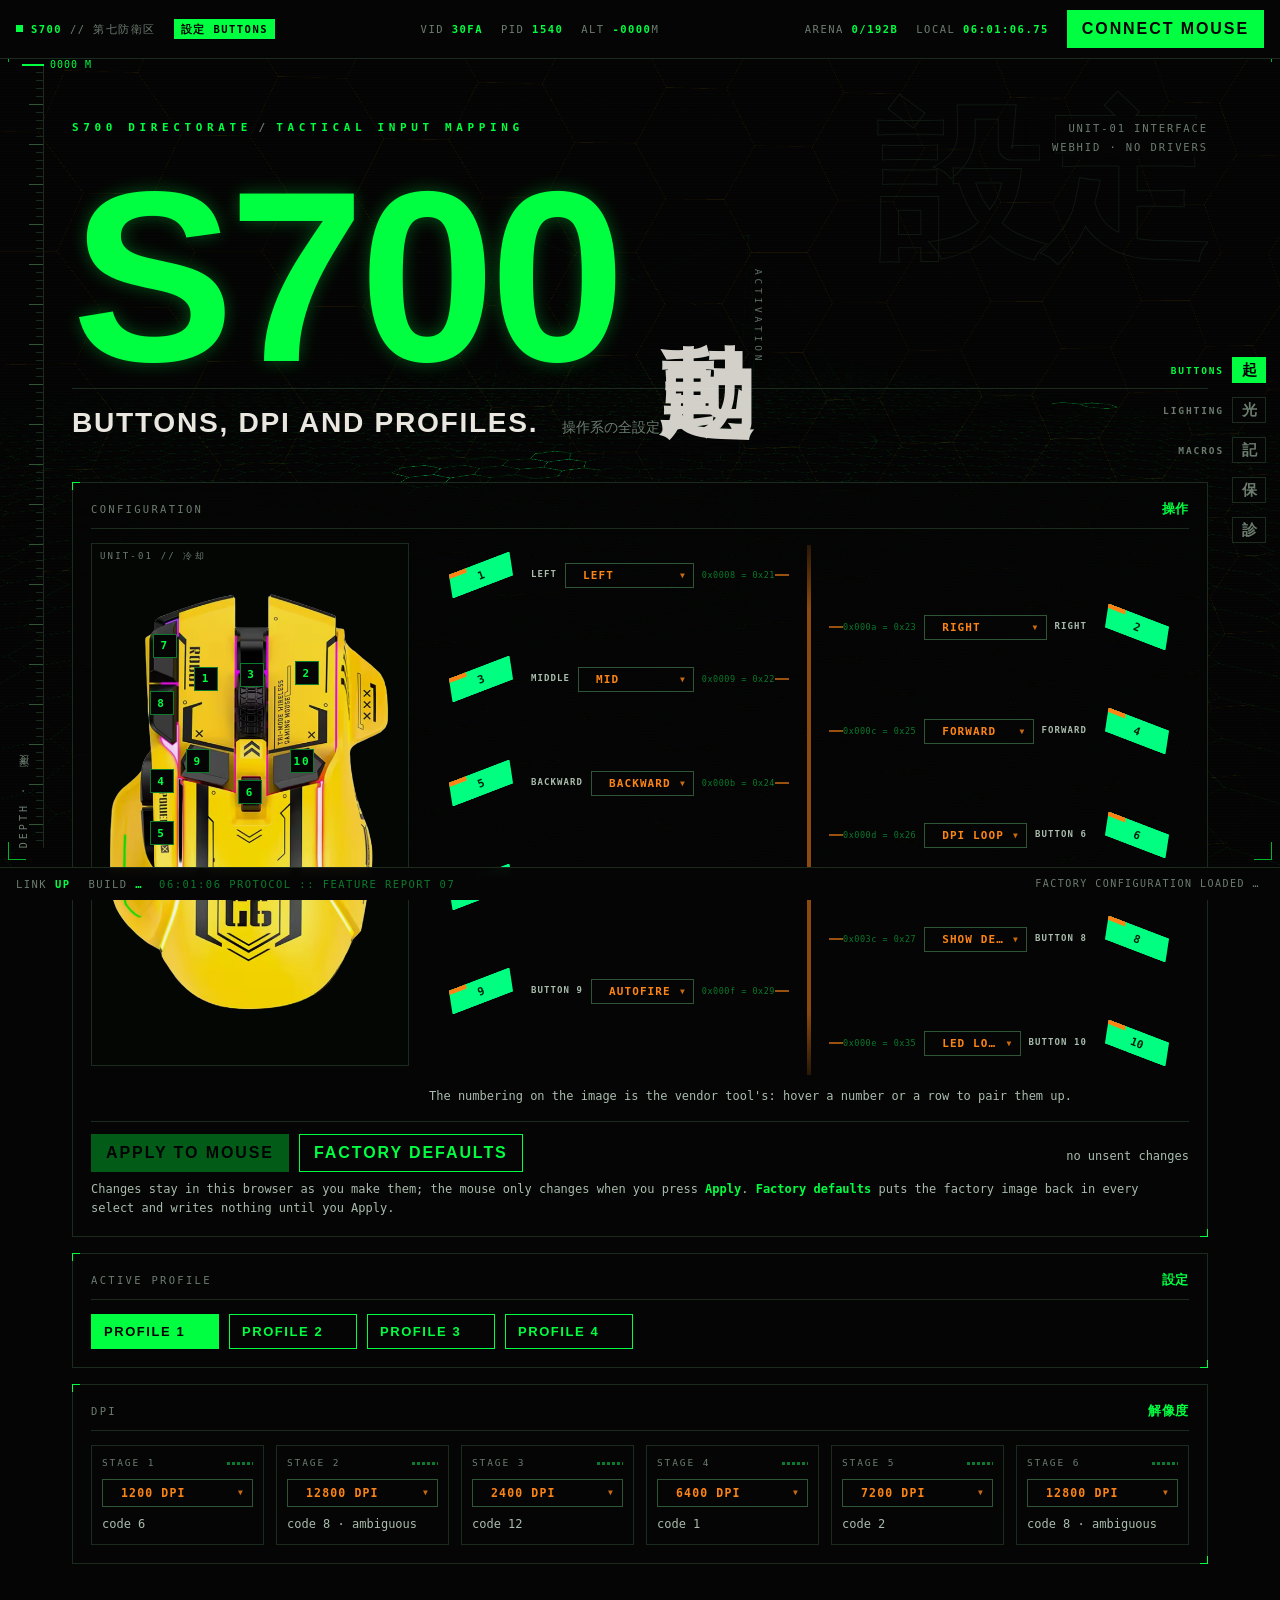
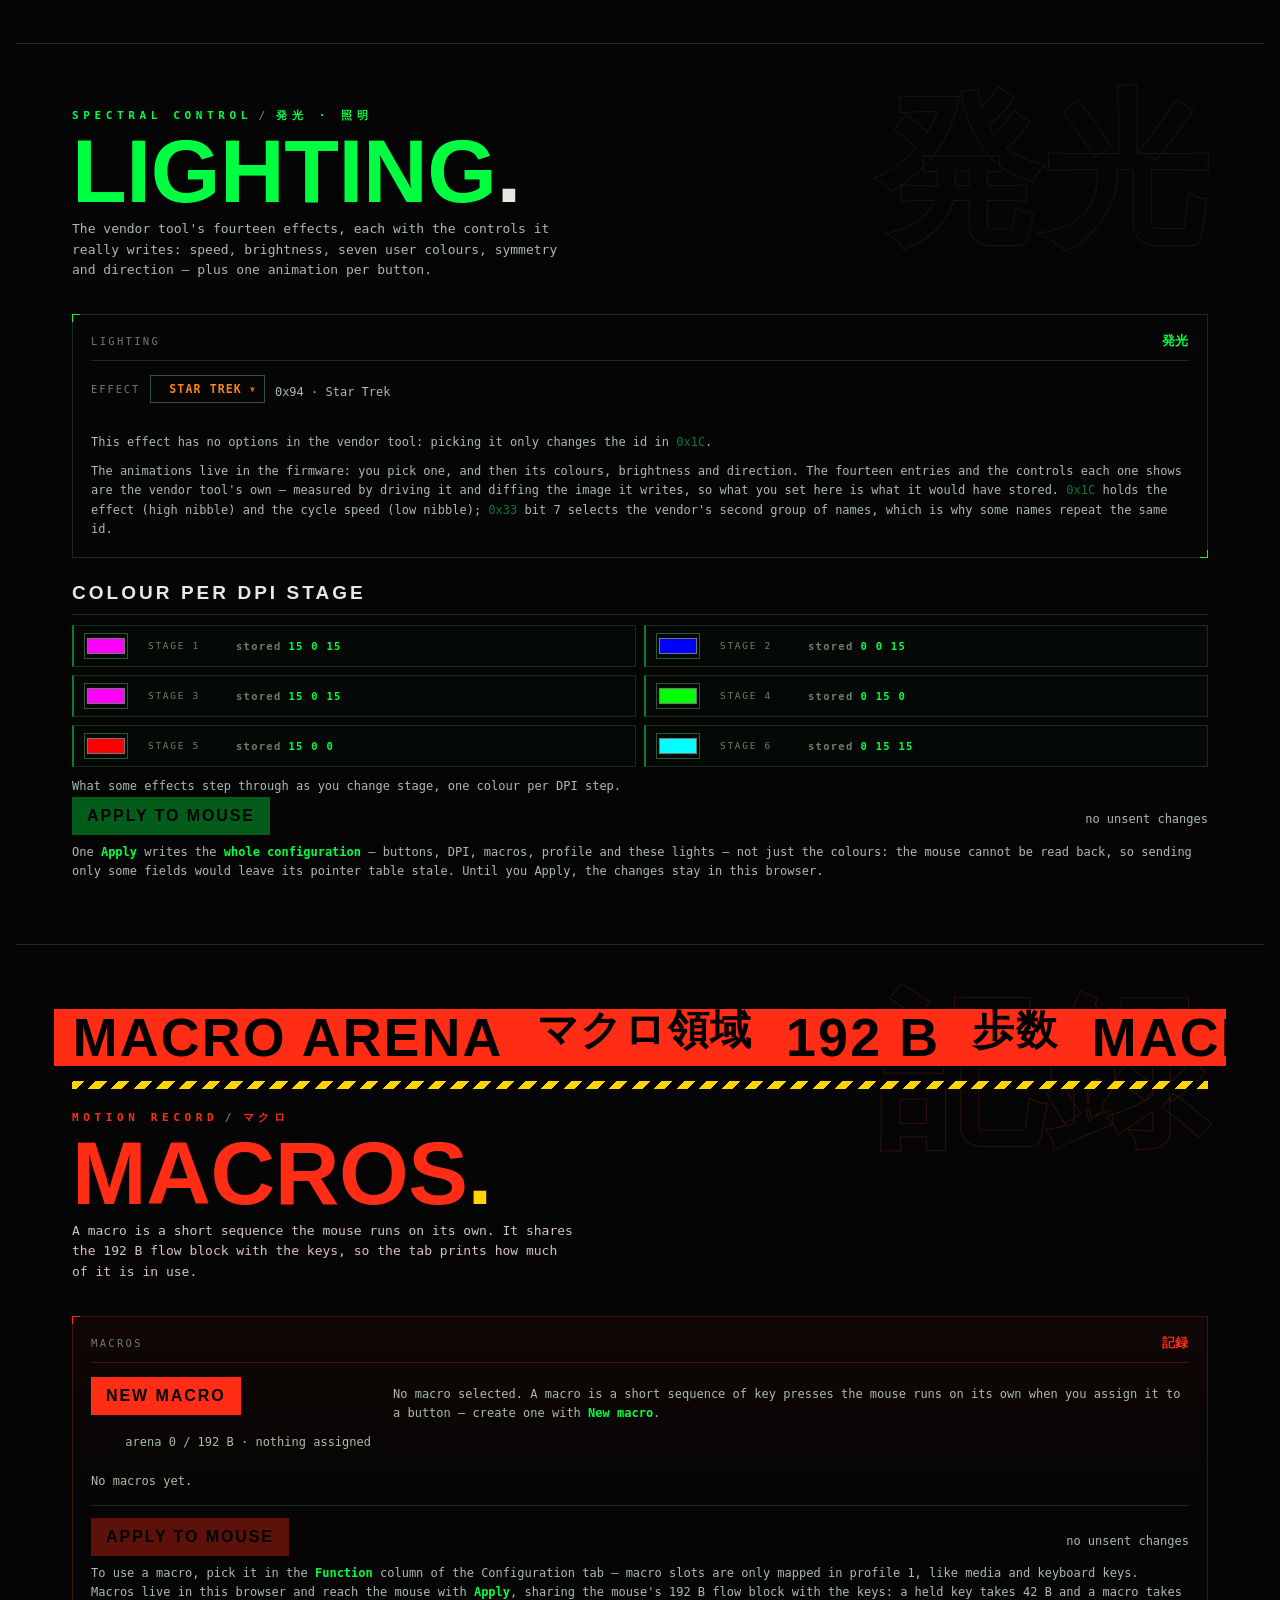
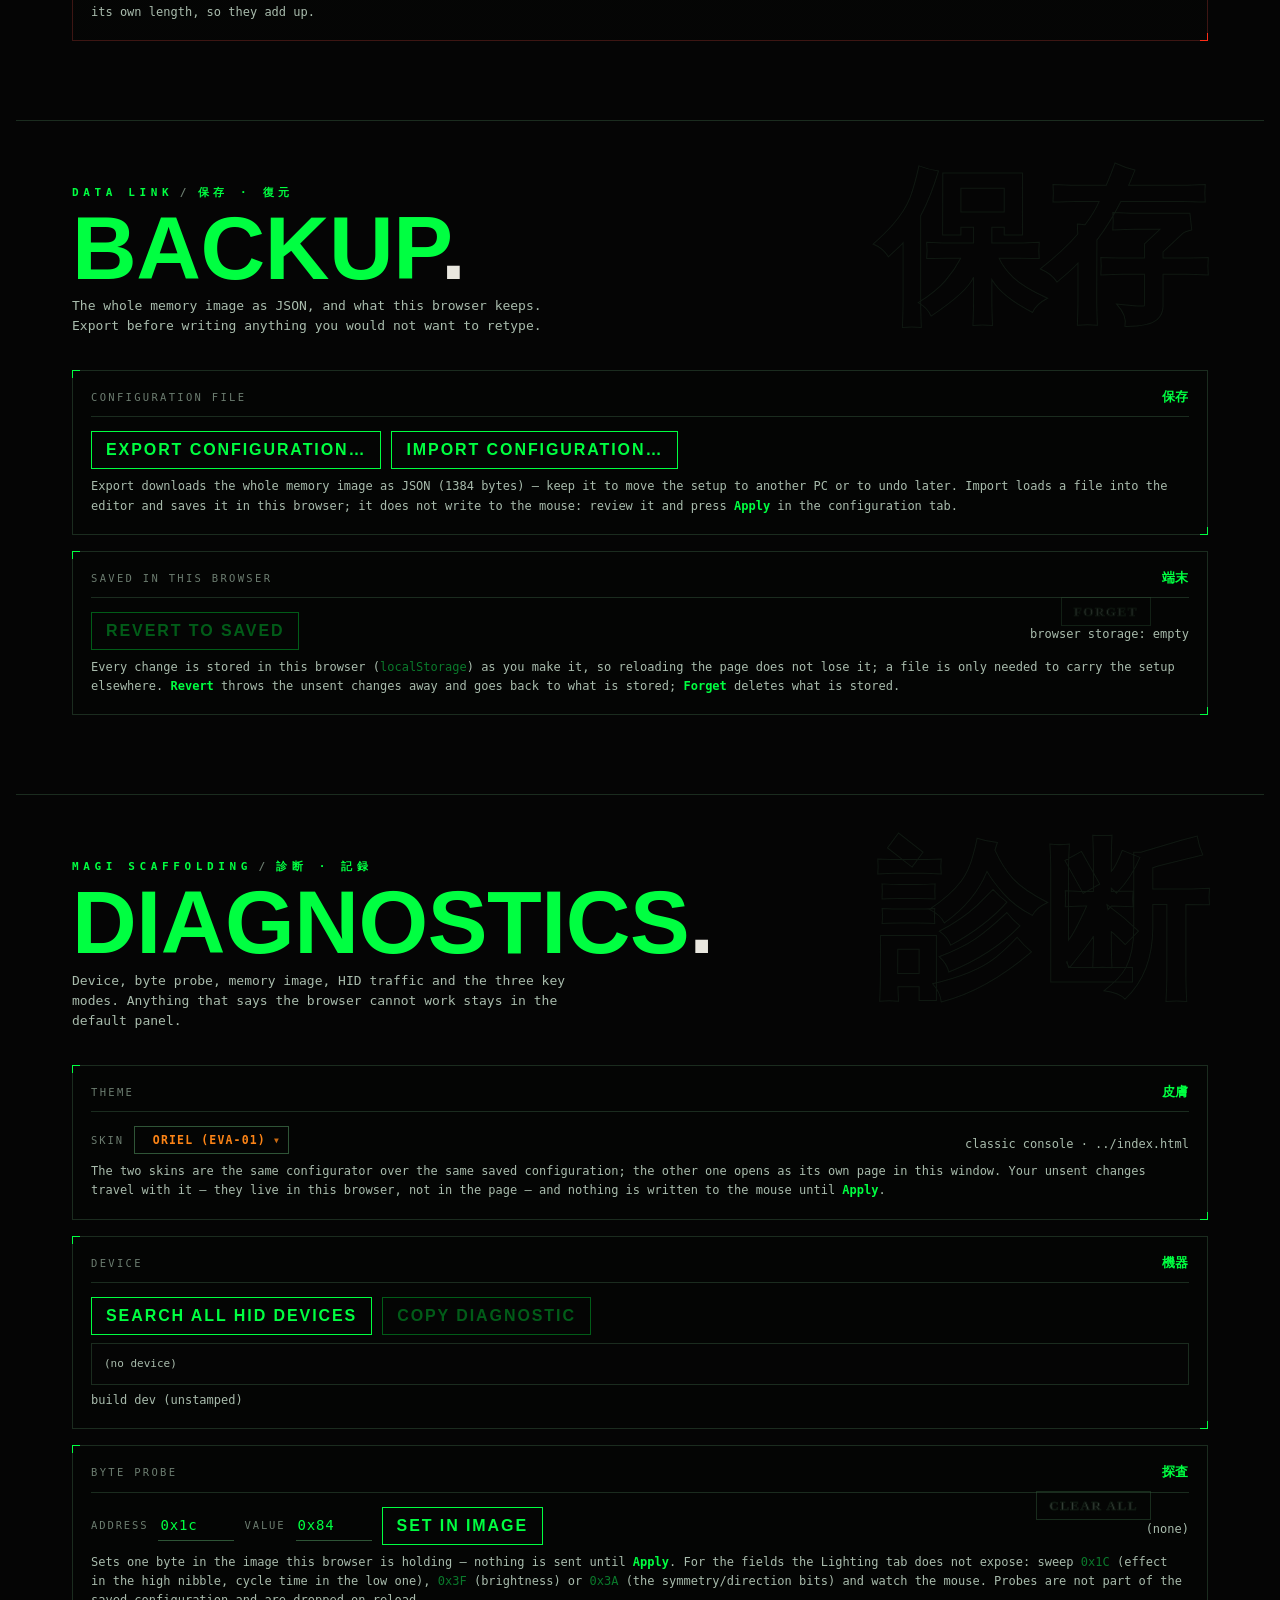
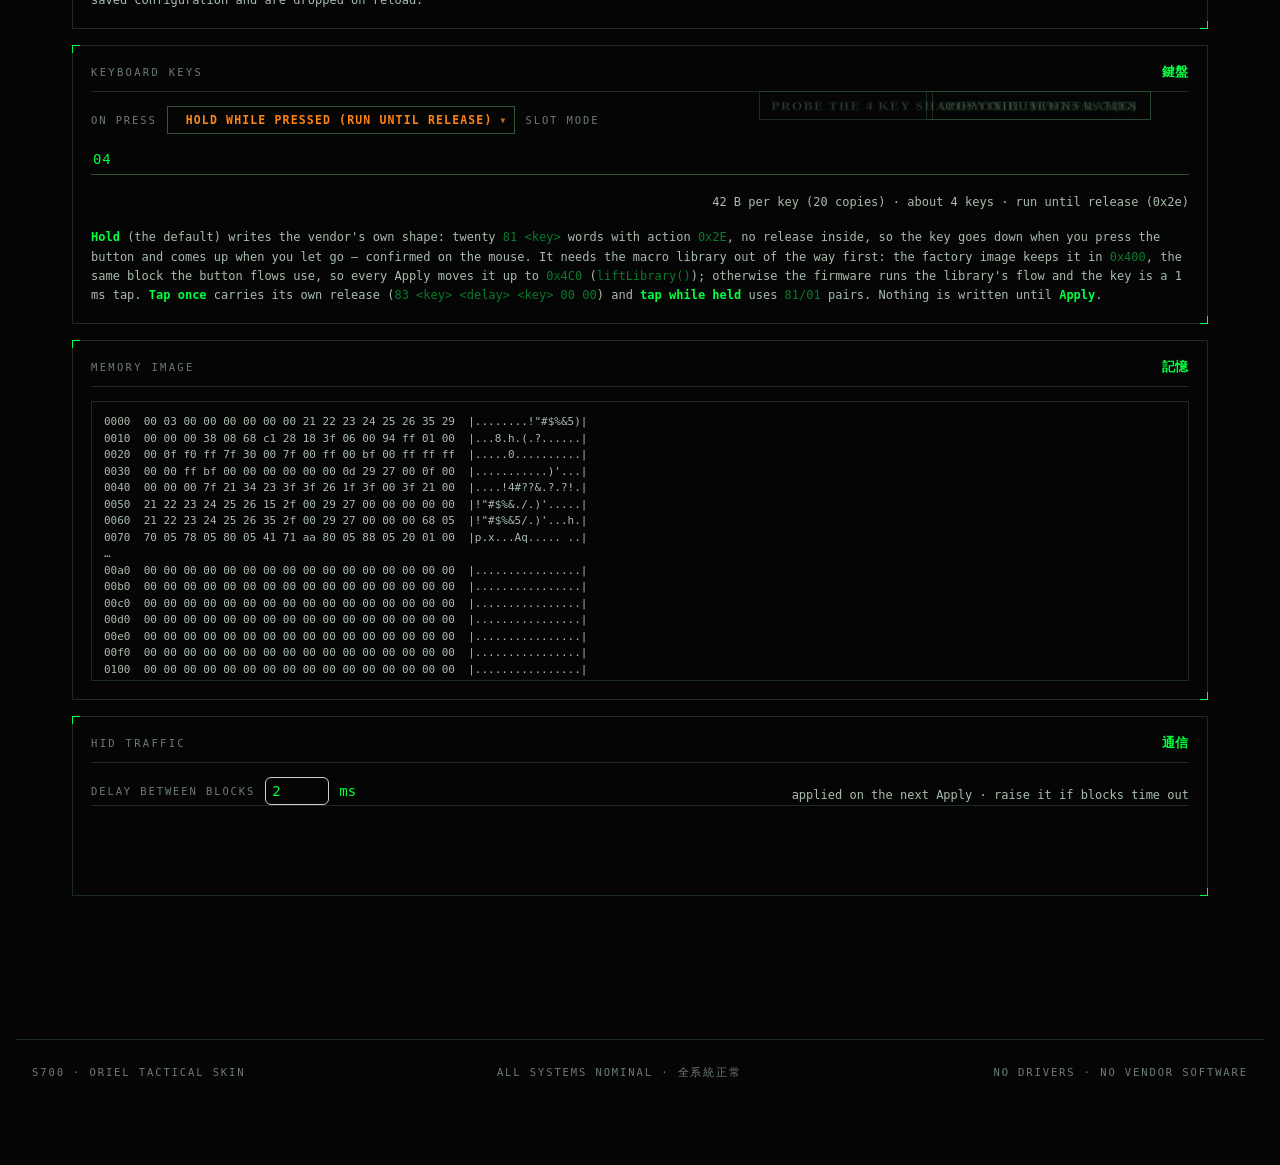
==== commit 7451c9c5: "Cambio de tema desde Debug y la piel ORIEL publicada con el resto - Debug > Theme: desplegable que a" ====
--- a/web/eva/index.html
+++ b/web/eva/index.html
@@ -59,7 +59,7 @@
       <div class="ph"><span>Configuration</span><span class="jp">操作</span></div>
       <div class="body buttons-layout">
         <div class="diagram" id="diagram">
-          <img src="./mouse.png" alt="Mouse seen from above; the numbers on the hover targets are the vendor tool's">
+          <img src="../mouse.png" alt="Mouse seen from above; the numbers on the hover targets are the vendor tool's">
         </div>
         <div class="buttons-table">
           <p class="hint warn" id="cfgWarn" hidden></p>
@@ -318,6 +318,25 @@
       </div>
 
     <section class="panel">
+      <div class="ph"><span>Theme</span><span class="jp">皮膚</span></div>
+      <div class="body">
+        <div class="row">
+          <label class="mono" for="themeSelect">skin</label>
+          <select id="themeSelect">
+            <option value="classic">Classic console</option>
+            <option value="eva" selected>ORIEL (EVA-01)</option>
+          </select>
+          <span class="mono hint" id="themeHint" style="margin-left:auto"></span>
+        </div>
+        <p class="hint" style="margin-bottom:0">
+          The two skins are the same configurator over the same saved configuration; the other one
+          opens as its own page in this window. Your unsent changes travel with it — they live in this
+          browser, not in the page — and nothing is written to the mouse until <b>Apply</b>.
+        </p>
+      </div>
+    </section>
+
+    <section class="panel">
       <div class="ph"><span>Device</span><span class="jp">機器</span></div>
       <div class="body">
         <p class="hint" id="hintAll" hidden>
